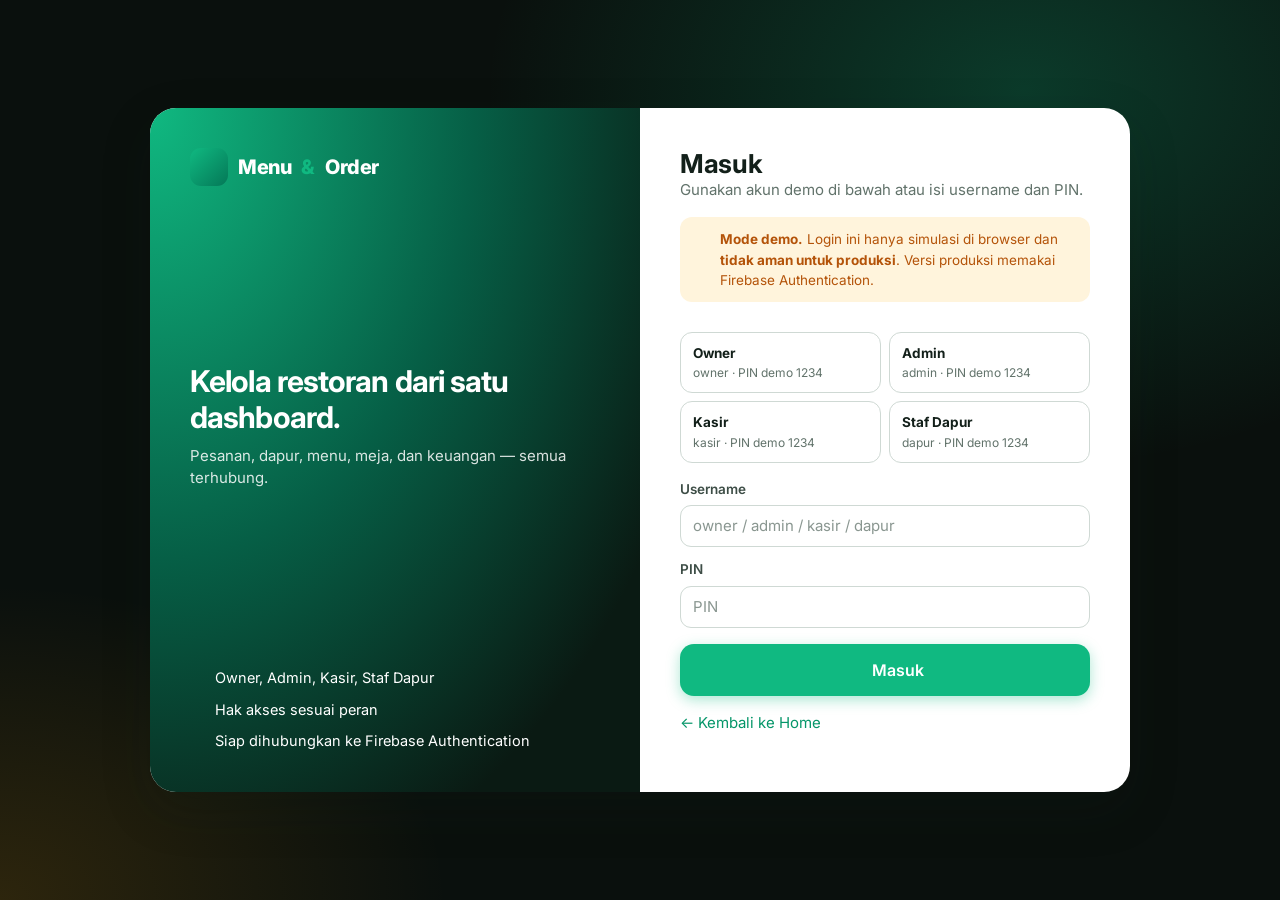
==== admin.html @ e4358f29 "Add files via upload" ====
<!doctype html>
<html lang="id" data-default-theme="light">
<head>
  <meta charset="utf-8">
  <meta name="viewport" content="width=device-width, initial-scale=1, viewport-fit=cover">
  <title>Dashboard Admin — QR Menu & Order</title>
  <meta name="description" content="Dashboard admin QR Menu & Order.">
  <meta name="robots" content="noindex">
  <meta name="theme-color" content="#10b981">
  <meta property="og:title" content="Dashboard Admin — QR Menu & Order"><meta property="og:description" content="Dashboard admin QR Menu & Order."><meta property="og:image" content="og-image.png">
  <link rel="icon" href="favicon.svg" type="image/svg+xml">
  <link rel="preconnect" href="https://fonts.googleapis.com"><link rel="preconnect" href="https://fonts.gstatic.com" crossorigin>
  <link href="https://fonts.googleapis.com/css2?family=Inter:wght@400;500;600;700;800;900&display=swap" rel="stylesheet">
  <script>try{var t=localStorage.getItem('qmo:theme');document.documentElement.setAttribute('data-theme',t||'light')}catch(e){}</script>
  <link rel="stylesheet" href="style.css">
  <link rel="stylesheet" href="dashboard.css">
  <link rel="stylesheet" href="responsive.css">
</head>
<body class="admin-body">
<noscript><p style="padding:24px;font-family:sans-serif">Aplikasi ini membutuhkan JavaScript. Aktifkan JavaScript di browser Anda.</p></noscript>
<div id="adminRoot"></div>
<script src="vendor/lucide.min.js"></script>
<script src="vendor/qrcode.js"></script>
<script src="storage.js"></script>
<script src="app.js"></script>
<script src="menu.js"></script>
<script src="orders.js"></script>
<script src="finance.js"></script>
<script src="reports.js"></script>
<script src="qr.js"></script>
<script src="settings.js"></script>
<script src="dashboard.js"></script>
</body>
</html>
---- style.css ----
/* ==========================================================================
   style.css — design tokens, komponen bersama, menu pelanggan, landing page
   Palet: charcoal + putih + hijau emerald; aksen oranye untuk status pesanan.
   ========================================================================== */
:root {
  --bg: #f3f6f4; --surface: #ffffff; --surface-2: #f7faf8; --surface-3: #eef3f0;
  --text: #13201a; --text-2: #3d4d46; --muted: #62736b; --border: #e1e8e4; --border-2: #cfd9d4;
  --primary: #10b981; --primary-600: #059669; --primary-700: #047857; --primary-soft: #e4f7ef; --on-primary: #fff;
  --orange: #f59e0b; --orange-soft: #fff4dc; --orange-700: #b45309;
  --red: #ef4444; --red-soft: #fde8e8; --red-700: #b91c1c;
  --blue: #3b82f6; --blue-soft: #e3eefe; --blue-700: #1d4ed8;
  --purple: #8b5cf6; --purple-soft: #efe9fe;
  --green-700: #047857;
  --price: #e0482b;
  --charcoal: #101713; --charcoal-2: #18221c; --charcoal-3: #223028;
  --shadow-sm: 0 1px 2px rgba(16, 32, 24, .06); --shadow: 0 6px 20px rgba(16, 32, 24, .08); --shadow-lg: 0 18px 50px rgba(16, 32, 24, .18);
  --radius: 14px; --radius-sm: 10px; --radius-lg: 20px;
  --font: 'Inter', system-ui, -apple-system, 'Segoe UI', Roboto, 'Helvetica Neue', Arial, sans-serif;
  --ease: cubic-bezier(.2, .7, .2, 1);
  color-scheme: light;
}
:root[data-theme="dark"] {
  --bg: #0c1210; --surface: #141d18; --surface-2: #19241e; --surface-3: #1f2c25;
  --text: #e7efeb; --text-2: #c2d0c9; --muted: #8fa198; --border: #25342c; --border-2: #33463c;
  --primary: #10b981; --primary-600: #34d399; --primary-700: #6ee7b7; --primary-soft: #11362b;
  --orange-soft: #3a2c0c; --orange-700: #fbbf24; --red-soft: #3c1618; --red-700: #fca5a5; --blue-soft: #14274a; --blue-700: #93c5fd; --purple-soft: #2a1f4d;
  --green-700: #6ee7b7; --price: #ff7a59;
  --shadow-sm: 0 1px 2px rgba(0, 0, 0, .4); --shadow: 0 8px 24px rgba(0, 0, 0, .35); --shadow-lg: 0 20px 60px rgba(0, 0, 0, .55);
  color-scheme: dark;
}

*, *::before, *::after { box-sizing: border-box; }
html { -webkit-text-size-adjust: 100%; scroll-behavior: smooth; }
body { margin: 0; font-family: var(--font); font-size: 15px; line-height: 1.5; color: var(--text); background: var(--bg); -webkit-font-smoothing: antialiased; transition: background .25s var(--ease), color .25s var(--ease); }
img { max-width: 100%; display: block; }
a { color: var(--primary-600); text-decoration: none; }
a:hover { text-decoration: underline; }
h1, h2, h3, h4, h5 { margin: 0; line-height: 1.2; letter-spacing: -.01em; }
p { margin: 0; }
button, input, select, textarea { font: inherit; color: inherit; }
button { cursor: pointer; }
button:disabled { cursor: not-allowed; opacity: .55; }
[hidden] { display: none !important; }
:focus-visible { outline: 3px solid color-mix(in srgb, var(--primary) 55%, transparent); outline-offset: 2px; border-radius: 6px; }
.no-scroll { overflow: hidden; }
i[data-lucide], svg.lucide { width: 1.15em; height: 1.15em; flex: none; vertical-align: -.2em; stroke-width: 2; }
.muted { color: var(--muted); } .small { font-size: 12.5px; } .mono { font-family: ui-monospace, Menlo, Consolas, monospace; font-size: 12.5px; }
.text-danger { color: var(--red); } .text-success { color: var(--primary-600); } .text-warn { color: var(--orange-700); }
.ta-r { text-align: right; } .ta-c { text-align: center; }
.sr-only { position: absolute; width: 1px; height: 1px; overflow: hidden; clip: rect(0 0 0 0); white-space: nowrap; }

/* ---------- tombol ---------- */
.btn { display: inline-flex; align-items: center; justify-content: center; gap: 8px; min-height: 42px; padding: 0 18px; border: 1px solid transparent; border-radius: 12px; font-weight: 600; font-size: 14.5px; line-height: 1; text-decoration: none !important; white-space: nowrap; transition: transform .15s var(--ease), background .2s, box-shadow .2s, border-color .2s; }
.btn:active:not(:disabled) { transform: translateY(1px) scale(.99); }
.btn-primary { background: var(--primary); color: var(--on-primary); box-shadow: 0 4px 14px color-mix(in srgb, var(--primary) 35%, transparent); }
.btn-primary:hover:not(:disabled) { background: var(--primary-600); }
.btn-soft { background: var(--primary-soft); color: var(--primary-700); }
.btn-soft:hover:not(:disabled) { background: color-mix(in srgb, var(--primary) 22%, var(--surface)); }
.btn-ghost { background: transparent; color: var(--text-2); border-color: var(--border); }
.btn-ghost:hover:not(:disabled) { background: var(--surface-3); }
.btn-outline { background: transparent; color: var(--text); border-color: var(--border-2); }
.btn-outline:hover:not(:disabled) { background: var(--surface-3); }
.btn-danger { background: var(--red); color: #fff; }
.btn-danger:hover:not(:disabled) { background: #dc2626; }
.btn-sm { min-height: 34px; padding: 0 12px; font-size: 13px; border-radius: 10px; }
.btn-lg { min-height: 52px; font-size: 16px; border-radius: 14px; }
.btn-block { width: 100%; }
.btn-row { display: flex; flex-wrap: wrap; gap: 10px; } .btn-row.stack { flex-direction: column; } .btn-stack { display: flex; flex-direction: column; gap: 10px; align-items: stretch; }
.icon-btn { display: inline-grid; place-items: center; width: 40px; height: 40px; border: 1px solid transparent; background: transparent; color: var(--text-2); border-radius: 12px; transition: background .2s, color .2s; text-decoration: none !important; position: relative; }
.icon-btn:hover { background: var(--surface-3); color: var(--text); }
.icon-btn.sm { width: 32px; height: 32px; border-radius: 9px; font-size: 14px; }
.icon-btn.danger:hover { background: var(--red-soft); color: var(--red); }
.icon-btn.ok:hover { background: var(--primary-soft); color: var(--primary-600); }
.icon-btn.on { background: var(--primary-soft); color: var(--primary-600); }
.link { font-weight: 600; font-size: 13.5px; } .link-danger { background: none; border: 0; color: var(--red); font-weight: 600; font-size: 13.5px; padding: 4px 6px; }

/* ---------- form ---------- */
.form-grid { display: grid; grid-template-columns: repeat(2, minmax(0, 1fr)); gap: 14px 16px; }
.field { min-width: 0; } .field.span2, .span2 { grid-column: 1 / -1; } .field.invalid input, .field.invalid select, .field.invalid textarea { border-color: var(--red); }
label, .lbl { display: block; font-weight: 600; font-size: 13.5px; color: var(--text-2); margin-bottom: 6px; }
.lbl { margin-top: 14px; } .req { color: var(--red); }
input[type=text], input[type=number], input[type=search], input[type=email], input[type=tel], input[type=url], input[type=date], input[type=datetime-local], input[type=password], input:not([type]), select, textarea {
  width: 100%; min-height: 42px; padding: 9px 12px; background: var(--surface); border: 1px solid var(--border-2); border-radius: 11px; color: var(--text); transition: border-color .2s, box-shadow .2s; }
textarea { resize: vertical; min-height: 70px; }
input:focus, select:focus, textarea:focus { outline: none; border-color: var(--primary); box-shadow: 0 0 0 3px color-mix(in srgb, var(--primary) 22%, transparent); }
input::placeholder, textarea::placeholder { color: color-mix(in srgb, var(--muted) 75%, transparent); }
select { appearance: none; background-image: url("data:image/svg+xml,%3Csvg xmlns='http://www.w3.org/2000/svg' width='14' height='14' viewBox='0 0 24 24' fill='none' stroke='%2362736b' stroke-width='2.5' stroke-linecap='round' stroke-linejoin='round'%3E%3Cpath d='m6 9 6 6 6-6'/%3E%3C/svg%3E"); background-repeat: no-repeat; background-position: right 12px center; padding-right: 34px; }
.hint { display: block; margin-top: 5px; color: var(--muted); font-size: 12.5px; } .hint.ok { color: var(--primary-600); font-weight: 600; }
.err { display: block; color: var(--red); font-size: 12.5px; min-height: 0; margin-top: 4px; font-weight: 500; } .err:empty { display: none; }
.form-error { background: var(--red-soft); color: var(--red-700); padding: 10px 12px; border-radius: 10px; font-size: 13.5px; }
.input-group { display: flex; } .input-group input { border-radius: 0 11px 11px 0; min-width: 0; } .input-group .addon + input:not(:last-child) { border-radius: 0; }
.addon { display: inline-flex; align-items: center; padding: 0 12px; background: var(--surface-3); border: 1px solid var(--border-2); border-right: 0; border-radius: 11px 0 0 11px; color: var(--muted); font-weight: 600; font-size: 13.5px; }
.input-group input + .addon { border: 1px solid var(--border-2); border-left: 0; border-radius: 0 11px 11px 0; }
.switch { display: inline-flex; align-items: center; gap: 10px; cursor: pointer; margin: 0; font-weight: 500; }
.switch input { position: absolute; opacity: 0; width: 0; height: 0; }
.slider { width: 42px; height: 24px; border-radius: 999px; background: var(--border-2); position: relative; flex: none; transition: background .2s; }
.slider::after { content: ''; position: absolute; top: 3px; left: 3px; width: 18px; height: 18px; border-radius: 50%; background: #fff; box-shadow: var(--shadow-sm); transition: transform .2s var(--ease); }
.switch input:checked + .slider { background: var(--primary); } .switch input:checked + .slider::after { transform: translateX(18px); }
.switch input:focus-visible + .slider { outline: 3px solid color-mix(in srgb, var(--primary) 50%, transparent); outline-offset: 2px; }
.switch input:disabled + .slider { opacity: .5; }
.switch.sm .slider { width: 36px; height: 21px; } .switch.sm .slider::after { width: 15px; height: 15px; } .switch.sm input:checked + .slider::after { transform: translateX(15px); }
.checklist { display: grid; grid-template-columns: repeat(2, 1fr); gap: 6px 14px; max-height: 190px; overflow: auto; padding: 10px; border: 1px solid var(--border-2); border-radius: 11px; }
.check { display: flex; gap: 8px; align-items: center; font-weight: 500; margin: 0; font-size: 14px; } .check input { width: 17px; height: 17px; accent-color: var(--primary); }
.radio-row { display: flex; flex-wrap: wrap; gap: 8px; } .radio { margin: 0; } .radio input { position: absolute; opacity: 0; }
.radio span { display: inline-flex; padding: 8px 14px; border: 1px solid var(--border-2); border-radius: 999px; font-weight: 600; font-size: 13.5px; transition: .15s; }
.radio input:checked + span { background: var(--primary); border-color: var(--primary); color: #fff; } .radio input:focus-visible + span { outline: 3px solid color-mix(in srgb, var(--primary) 50%, transparent); }
.img-field .img-prev { height: 150px; border: 1.5px dashed var(--border-2); border-radius: 12px; display: grid; place-items: center; overflow: hidden; background: var(--surface-2); color: var(--muted); }
.img-field .img-prev img { width: 100%; height: 100%; object-fit: cover; } .img-field .img-prev span { display: grid; place-items: center; gap: 4px; }
.img-field .img-actions { display: flex; gap: 8px; margin: 10px 0 4px; } .img-field.loading { opacity: .5; pointer-events: none; }
.search-in { position: relative; flex: 1 1 220px; min-width: 0; } .search-in i, .search-in svg { position: absolute; left: 12px; top: 50%; transform: translateY(-50%); color: var(--muted); pointer-events: none; }
.search-in input { padding-left: 38px; } .search-in.sm input { min-height: 38px; }
.toolbar { display: flex; flex-wrap: wrap; gap: 10px; align-items: center; margin-bottom: 14px; } .toolbar select { width: auto; min-width: 150px; flex: 0 1 auto; }
.inline-f { display: inline-flex; align-items: center; gap: 8px; margin: 0; font-weight: 500; } .inline-f input { width: auto; }
.seg { display: inline-flex; padding: 3px; background: var(--surface-3); border-radius: 12px; gap: 2px; } .seg.full { display: flex; } .seg.full button { flex: 1; }
.seg button { border: 0; background: transparent; padding: 8px 14px; border-radius: 9px; font-weight: 600; font-size: 13.5px; color: var(--muted); display: inline-flex; gap: 6px; align-items: center; justify-content: center; }
.seg button.on { background: var(--surface); color: var(--text); box-shadow: var(--shadow-sm); }
.tabs { display: flex; gap: 4px; overflow-x: auto; border-bottom: 1px solid var(--border); margin: -4px 0 18px; scrollbar-width: none; } .tabs::-webkit-scrollbar { display: none; }
.tabs button { border: 0; background: none; padding: 12px 16px; font-weight: 600; color: var(--muted); border-bottom: 3px solid transparent; white-space: nowrap; margin-bottom: -1px; }
.tabs button.on { color: var(--primary-600); border-color: var(--primary); }

/* ---------- badge, chip, tag ---------- */
.badge { display: inline-flex; align-items: center; gap: 4px; padding: 3px 10px; border-radius: 999px; font-size: 12px; font-weight: 700; background: var(--surface-3); color: var(--text-2); white-space: nowrap; }
.badge.success { background: var(--primary-soft); color: var(--primary-700); } .badge.warn { background: var(--orange-soft); color: var(--orange-700); }
.badge.danger { background: var(--red-soft); color: var(--red-700); } .badge.info { background: var(--blue-soft); color: var(--blue-700); } .badge.blue { background: var(--blue-soft); color: var(--blue-700); }
.badge.orange { background: #ffe7cc; color: #b45309; } :root[data-theme=dark] .badge.orange { background: #3e2a10; color: #fdba74; }
.badge.purple { background: var(--purple-soft); color: #6d28d9; } :root[data-theme=dark] .badge.purple { color: #c4b5fd; } .badge.muted { background: var(--surface-3); color: var(--muted); }
.badge i, .badge svg { width: 13px; height: 13px; }
.chip { display: inline-flex; align-items: center; gap: 6px; padding: 6px 12px; border-radius: 999px; background: var(--surface); border: 1px solid var(--border); font-size: 13px; font-weight: 600; }
.chip-table { background: var(--primary-soft); color: var(--primary-700); border-color: transparent; } .chip-soft { background: rgba(16, 185, 129, .15); color: #6ee7b7; border-color: transparent; }
.count { position: absolute; top: -3px; right: -3px; min-width: 18px; height: 18px; padding: 0 5px; border-radius: 999px; background: var(--red); color: #fff; font: 700 11px/18px var(--font); text-align: center; font-style: normal; }
.tag { padding: 3px 8px; border-radius: 8px; font-size: 11.5px; font-weight: 700; backdrop-filter: blur(6px); }
.tag-promo { background: var(--orange); color: #3a2600; } .tag-sold { background: rgba(20, 20, 20, .82); color: #fff; } .tag-pop { background: var(--primary); color: #fff; } .tag-low { background: var(--red-soft); color: var(--red-700); }

/* ---------- modal / toast / state ---------- */
.overlay { position: fixed; inset: 0; z-index: 100; display: grid; place-items: center; padding: 16px; background: rgba(8, 14, 11, .55); backdrop-filter: blur(3px); opacity: 0; transition: opacity .18s; overflow-y: auto; }
.overlay.in { opacity: 1; }
.dialog { width: 100%; background: var(--surface); border-radius: var(--radius-lg); box-shadow: var(--shadow-lg); display: flex; flex-direction: column; max-height: calc(100dvh - 32px); transform: translateY(14px) scale(.98); transition: transform .22s var(--ease); }
.overlay.in .dialog { transform: none; }
.dialog-sm { max-width: 440px; } .dialog-md { max-width: 620px; } .dialog-lg { max-width: 860px; }
.dialog-head { display: flex; align-items: center; justify-content: space-between; gap: 10px; padding: 16px 18px 12px 22px; border-bottom: 1px solid var(--border); } .dialog-head h3 { font-size: 17px; }
.dialog-body { padding: 18px 22px; overflow-y: auto; flex: 1; -webkit-overflow-scrolling: touch; }
.dialog-foot { display: flex; justify-content: flex-end; gap: 10px; padding: 14px 22px; border-top: 1px solid var(--border); flex-wrap: wrap; }
.confirm { display: flex; gap: 14px; align-items: flex-start; } .confirm p { color: var(--text-2); }
.confirm-ic { width: 44px; height: 44px; flex: none; border-radius: 12px; display: grid; place-items: center; background: var(--blue-soft); color: var(--blue-700); font-size: 20px; } .confirm-ic.danger { background: var(--red-soft); color: var(--red); }
#toasts { position: fixed; z-index: 200; right: 16px; bottom: 16px; display: flex; flex-direction: column; gap: 10px; max-width: min(380px, calc(100vw - 32px)); pointer-events: none; }
.toast { display: flex; gap: 10px; align-items: flex-start; padding: 12px 14px; border-radius: 12px; background: var(--charcoal); color: #fff; box-shadow: var(--shadow-lg); font-size: 14px; font-weight: 500; transform: translateY(12px); opacity: 0; transition: .25s var(--ease); pointer-events: auto; border-left: 4px solid var(--primary); }
.toast.in { transform: none; opacity: 1; } .toast i, .toast svg { margin-top: 2px; }
.toast-error { border-color: var(--red); } .toast-warn { border-color: var(--orange); } .toast-info { border-color: var(--blue); }
.state { display: grid; justify-items: center; gap: 8px; text-align: center; padding: 36px 16px; color: var(--muted); }
.state h4 { color: var(--text); font-size: 16px; } .state p { max-width: 380px; font-size: 14px; }
.state-ic { width: 56px; height: 56px; border-radius: 16px; display: grid; place-items: center; background: var(--surface-3); font-size: 24px; color: var(--muted); } .state-error .state-ic { background: var(--red-soft); color: var(--red); }
.skeleton-wrap { display: grid; gap: 14px; } .skeleton { height: 96px; border-radius: var(--radius); background: linear-gradient(100deg, var(--surface-3) 30%, var(--surface-2) 50%, var(--surface-3) 70%); background-size: 300% 100%; animation: sk 1.2s linear infinite; }
@keyframes sk { to { background-position: -150% 0; } }
.notice { display: flex; gap: 10px; align-items: flex-start; padding: 12px 14px; border-radius: 12px; font-size: 13.5px; margin-bottom: 14px; background: var(--blue-soft); color: var(--blue-700); }
.notice.warn { background: var(--orange-soft); color: var(--orange-700); } .notice.danger { background: var(--red-soft); color: var(--red-700); } .notice a { font-weight: 700; text-decoration: underline; }
.notice > i, .notice > svg { margin-top: 2px; }

/* ---------- kartu, tabel ---------- */
.card { background: var(--surface); border: 1px solid var(--border); border-radius: var(--radius); padding: 18px; box-shadow: var(--shadow-sm); min-width: 0; }
.card.flat { box-shadow: none; } .card-head { display: flex; align-items: center; justify-content: space-between; gap: 10px; margin-bottom: 14px; flex-wrap: wrap; } .card-head h3 { font-size: 16px; display: flex; gap: 8px; align-items: center; }
.table-wrap { overflow-x: auto; margin: 0 -4px; padding: 0 4px; }
.tbl { width: 100%; border-collapse: collapse; font-size: 14px; }
.tbl th { text-align: left; font-size: 12px; text-transform: uppercase; letter-spacing: .04em; color: var(--muted); font-weight: 700; padding: 10px 12px; border-bottom: 1px solid var(--border); white-space: nowrap; }
.tbl td { padding: 12px; border-bottom: 1px solid var(--border); vertical-align: middle; } .tbl tbody tr:last-child td { border-bottom: 0; } .tbl tbody tr:hover { background: var(--surface-2); }
.tbl th.ta-r { text-align: right; } .tbl th.ta-c { text-align: center; }
.sub { display: block; font-size: 12.5px; color: var(--muted); font-weight: 400; margin-top: 2px; }
.clamp { display: -webkit-box; -webkit-line-clamp: 2; -webkit-box-orient: vertical; overflow: hidden; max-width: 320px; }
.thumb { width: 52px; height: 42px; object-fit: cover; border-radius: 9px; background: var(--surface-3); } .thumb.sm { width: 40px; height: 34px; }
.cell-flex { display: flex; align-items: center; gap: 10px; }
.row-actions { display: inline-flex; gap: 2px; align-items: center; justify-content: center; }
.table-foot { margin-top: 12px; color: var(--muted); font-size: 13px; }
.mini-tbl { width: 100%; border-collapse: collapse; } .mini-tbl td { padding: 7px 0; border-bottom: 1px dashed var(--border); } .mini-tbl tr.sep td { border-top: 1px solid var(--border-2); padding-top: 10px; } .mini-tbl tr.total td { font-weight: 800; font-size: 16px; border-bottom: 0; }
.stat-grid { display: grid; gap: 14px; margin-bottom: 16px; grid-template-columns: repeat(5, minmax(0, 1fr)); }
.stat-grid.three { grid-template-columns: repeat(3, minmax(0, 1fr)); } .stat-grid.four { grid-template-columns: repeat(4, minmax(0, 1fr)); }
.stat { display: flex; gap: 12px; align-items: center; padding: 16px; background: var(--surface); border: 1px solid var(--border); border-radius: var(--radius); box-shadow: var(--shadow-sm); min-width: 0; }
.stat > div { min-width: 0; } .stat small { display: block; color: var(--muted); font-size: 13px; font-weight: 500; } .stat b { display: block; font-size: 21px; letter-spacing: -.02em; overflow-wrap: anywhere; line-height: 1.2; }
.stat em { display: block; font-style: normal; font-size: 12px; color: var(--muted); margin-top: 2px; } .stat em.up { color: var(--primary-600); font-weight: 600; } .stat em.down { color: var(--red); font-weight: 600; }
.stat-ic { width: 44px; height: 44px; flex: none; border-radius: 12px; display: grid; place-items: center; font-size: 20px; background: var(--primary-soft); color: var(--primary-600); }
.stat-ic.green { background: #dcfce7; color: #15803d; } .stat-ic.amber { background: var(--orange-soft); color: var(--orange-700); } .stat-ic.blue { background: var(--blue-soft); color: var(--blue-700); } .stat-ic.red { background: var(--red-soft); color: var(--red); } .stat-ic.slate { background: var(--surface-3); color: var(--text-2); }
:root[data-theme=dark] .stat-ic.green { background: #11361f; color: #86efac; }
.kv-grid { display: grid; grid-template-columns: repeat(auto-fit, minmax(130px, 1fr)); gap: 14px; margin-bottom: 14px; } .kv-grid small { display: block; color: var(--muted); font-size: 12.5px; } .kv-grid b { font-size: 17px; }
.grid-2 { display: grid; grid-template-columns: repeat(2, minmax(0, 1fr)); gap: 16px; margin-bottom: 16px; } .grid-2-1 { display: grid; grid-template-columns: minmax(0, 2fr) minmax(0, 1fr); gap: 16px; margin-bottom: 16px; } .grid-3 { display: grid; grid-template-columns: repeat(3, minmax(0, 1fr)); gap: 16px; margin-bottom: 16px; }
.span-2 { grid-column: 1 / -1; }
.sec-h { font-size: 15px; margin: 22px 0 12px; } .sec-h small { color: var(--muted); font-weight: 500; font-size: 13px; }
.sec-title { display: flex; align-items: center; gap: 8px; font-size: 17px; margin: 18px 0 12px; }
.rank { list-style: none; margin: 0; padding: 0; display: grid; gap: 4px; } .rank li { display: flex; align-items: center; gap: 10px; padding: 9px 2px; border-bottom: 1px solid var(--border); } .rank li:last-child { border: 0; }
.rank-n { width: 24px; height: 24px; border-radius: 8px; background: var(--surface-3); display: grid; place-items: center; font-size: 12px; font-weight: 800; color: var(--muted); } .rank li:nth-child(1) .rank-n { background: var(--primary); color: #fff; }
.rank-name { flex: 1; min-width: 0; overflow: hidden; text-overflow: ellipsis; white-space: nowrap; }
.usage { margin: 12px 0; } .usage > div:first-child { display: flex; justify-content: space-between; font-size: 13.5px; margin-bottom: 6px; } .bar { height: 8px; background: var(--surface-3); border-radius: 99px; overflow: hidden; } .bar i { display: block; height: 100%; background: var(--primary); border-radius: 99px; } .bar i.hot { background: var(--red); }
.check-list { list-style: none; padding: 0; margin: 12px 0; display: grid; gap: 8px; font-size: 14px; } .check-list li { display: flex; gap: 8px; align-items: flex-start; } .check-list .ok { color: var(--primary-700); } .check-list .todo { color: var(--muted); }
.dev-card { padding: 14px; border-radius: 12px; background: var(--surface-2); border: 1px solid var(--border); }
.est .est-row { display: flex; justify-content: space-between; padding: 8px 0; border-bottom: 1px dashed var(--border); } .est .total { border: 0; font-size: 18px; font-weight: 800; margin-bottom: 10px; }
.danger-zone { border-color: color-mix(in srgb, var(--red) 30%, var(--border)); }

/* ---------- grafik ---------- */
.chart { width: 100%; height: auto; display: block; } .ch-grid { stroke: var(--border); stroke-width: 1; } .ch-ax { fill: var(--muted); font-size: 11px; font-family: var(--font); }
.ch-bar { fill: var(--primary); transition: opacity .15s; } .ch-bar:hover { opacity: .75; } .ch-big { font-size: 22px; font-weight: 800; fill: var(--text); font-family: var(--font); } .ch-ring-empty { fill: none; stroke: var(--surface-3); stroke-width: 18; }
.donut { display: flex; align-items: center; gap: 18px; flex-wrap: wrap; justify-content: center; } .donut svg { width: 150px; height: 150px; flex: none; }
.legend { list-style: none; padding: 0; margin: 0; display: grid; gap: 7px; font-size: 13.5px; flex: 1; min-width: 130px; } .legend li { display: flex; align-items: center; gap: 8px; } .legend i { width: 10px; height: 10px; border-radius: 3px; flex: none; } .legend span { flex: 1; } .legend b { color: var(--text-2); }
.hbars { list-style: none; margin: 0; padding: 0; display: grid; gap: 12px; } .hb-top { display: flex; justify-content: space-between; gap: 8px; font-size: 13.5px; margin-bottom: 5px; } .hb-top span { overflow: hidden; text-overflow: ellipsis; white-space: nowrap; } .hb-track { height: 8px; background: var(--surface-3); border-radius: 99px; overflow: hidden; } .hb-fill { height: 100%; background: var(--primary); border-radius: 99px; }

/* ---------- ringkasan harga & stepper ---------- */
.summary { margin-top: 14px; padding-top: 4px; } .sum-row { display: flex; justify-content: space-between; padding: 5px 0; color: var(--text-2); font-size: 14.5px; } .sum-row.disc { color: var(--primary-600); } .sum-row.total { margin-top: 6px; padding-top: 12px; border-top: 1px solid var(--border-2); font-size: 18px; color: var(--text); font-weight: 800; }
.stepper { display: inline-flex; align-items: center; gap: 2px; background: var(--surface-3); border-radius: 999px; padding: 3px; } .stepper b { min-width: 26px; text-align: center; font-size: 14px; }
.stepper button { width: 30px; height: 30px; border-radius: 50%; border: 0; background: var(--surface); display: grid; place-items: center; color: var(--text); box-shadow: var(--shadow-sm); } .stepper button:hover:not(:disabled) { background: var(--primary); color: #fff; }
.stepper.lg button { width: 40px; height: 40px; } .stepper.lg b { min-width: 40px; font-size: 18px; }

/* ==========================================================================
   MENU PELANGGAN (menu.html, order.html)
   ========================================================================== */
.cust-body { background: var(--bg); } #app.cust-app { max-width: 720px; margin: 0 auto; min-height: 100dvh; background: var(--bg); position: relative; }
.cust-shell { padding-bottom: 150px; }
.cust-head { position: sticky; top: 0; z-index: 30; display: flex; align-items: center; justify-content: space-between; gap: 10px; padding: 12px 16px; background: color-mix(in srgb, var(--surface) 92%, transparent); backdrop-filter: blur(12px); border-bottom: 1px solid var(--border); }
.cust-brand { display: flex; align-items: center; gap: 12px; min-width: 0; } .cust-brand h1 { font-size: 17px; white-space: nowrap; overflow: hidden; text-overflow: ellipsis; } .cust-brand p { font-size: 12.5px; color: var(--muted); display: flex; gap: 4px; align-items: center; }
.cust-brand > div { min-width: 0; } .cust-logo { width: 46px; height: 46px; flex: none; border-radius: 14px; overflow: hidden; background: var(--primary-soft); display: grid; place-items: center; border: 1px solid var(--border); } .cust-logo img { width: 100%; height: 100%; object-fit: cover; } .logo-ph { color: var(--primary-600); font-size: 22px; display: grid; place-items: center; }
.cust-actions { display: flex; gap: 2px; flex: none; }
.cust-sub { display: flex; align-items: center; justify-content: space-between; gap: 10px; padding: 12px 16px 4px; flex-wrap: wrap; } .open-now { font-size: 12.5px; color: var(--muted); display: inline-flex; gap: 5px; align-items: center; }
.search-bar { margin: 8px 16px 0; display: flex; align-items: center; gap: 8px; padding: 0 10px 0 14px; background: var(--surface); border: 1px solid var(--border-2); border-radius: 14px; } .search-bar input { border: 0; box-shadow: none !important; background: transparent; padding-left: 4px; } .search-bar > i, .search-bar > svg { color: var(--muted); }
.cat-pills { display: flex; gap: 8px; overflow-x: auto; padding: 12px 16px; scrollbar-width: none; scroll-snap-type: x proximity; } .cat-pills::-webkit-scrollbar { display: none; }
.pill { flex: none; padding: 9px 18px; border-radius: 999px; border: 1px solid var(--border-2); background: var(--surface); font-weight: 600; font-size: 14px; color: var(--text-2); scroll-snap-align: start; transition: .15s; } .pill.on { background: var(--primary); border-color: var(--primary); color: #fff; box-shadow: 0 4px 12px color-mix(in srgb, var(--primary) 35%, transparent); }
.food-grid { display: grid; grid-template-columns: repeat(2, minmax(0, 1fr)); gap: 14px; padding: 4px 16px; }
.food-card { background: var(--surface); border: 1px solid var(--border); border-radius: 18px; overflow: hidden; display: flex; flex-direction: column; box-shadow: var(--shadow-sm); cursor: pointer; transition: transform .2s var(--ease), box-shadow .2s; } .food-card:hover { transform: translateY(-2px); box-shadow: var(--shadow); }
.food-img { position: relative; aspect-ratio: 4 / 3; background: var(--surface-3); overflow: hidden; } .food-img img { width: 100%; height: 100%; object-fit: cover; } .tags { position: absolute; top: 8px; left: 8px; display: flex; gap: 4px; flex-wrap: wrap; }
.food-card.is-sold .food-img img { filter: grayscale(1) brightness(.75); } .food-card.is-sold { opacity: .85; cursor: default; }
.food-body { padding: 11px 12px 12px; display: flex; flex-direction: column; gap: 4px; flex: 1; } .food-body h3 { font-size: 15px; line-height: 1.25; } .food-body p { font-size: 12.5px; color: var(--muted); display: -webkit-box; -webkit-line-clamp: 2; -webkit-box-orient: vertical; overflow: hidden; min-height: 2.9em; }
.food-foot { margin-top: auto; padding-top: 8px; display: flex; align-items: center; justify-content: space-between; gap: 6px; }
.price { display: flex; flex-direction: column; line-height: 1.15; } .price b { color: var(--price); font-size: 15px; font-weight: 800; } .price s { color: var(--muted); font-size: 11.5px; } .price.big b { font-size: 20px; }
.add-btn { width: 38px; height: 38px; border-radius: 50%; border: 0; background: var(--primary); color: #fff; display: grid; place-items: center; box-shadow: 0 4px 12px color-mix(in srgb, var(--primary) 40%, transparent); font-size: 18px; transition: transform .15s; } .add-btn:active { transform: scale(.9); }
.soldout-txt { font-size: 12px; color: var(--muted); font-weight: 600; }
.grid-empty { grid-column: 1 / -1; }
.cart-bar { position: fixed; z-index: 40; left: 50%; transform: translateX(-50%); bottom: calc(76px + env(safe-area-inset-bottom)); width: min(688px, calc(100% - 24px)); display: flex; align-items: center; justify-content: space-between; gap: 10px; padding: 14px 18px; border: 0; border-radius: 16px; background: var(--primary); color: #fff; font-weight: 700; box-shadow: 0 10px 30px color-mix(in srgb, var(--primary) 45%, transparent); animation: rise .3s var(--ease); }
.cart-bar .cb-l { display: inline-flex; gap: 8px; align-items: center; } @keyframes rise { from { transform: translate(-50%, 20px); opacity: 0; } }
.bottom-nav { position: fixed; z-index: 45; left: 50%; transform: translateX(-50%); bottom: 0; width: min(720px, 100%); display: grid; grid-template-columns: repeat(5, 1fr); background: var(--surface); border-top: 1px solid var(--border); padding: 6px 4px calc(6px + env(safe-area-inset-bottom)); box-shadow: 0 -6px 20px rgba(0, 0, 0, .06); }
.bottom-nav button { position: relative; border: 0; background: none; display: grid; justify-items: center; gap: 2px; padding: 6px 0; color: var(--muted); font-size: 11.5px; font-weight: 600; } .bottom-nav button i, .bottom-nav button svg { width: 22px; height: 22px; } .bottom-nav button.on { color: var(--primary-600); }
.bottom-nav .count { top: 0; right: calc(50% - 22px); }
.demo-note { display: flex; gap: 8px; align-items: flex-start; margin: 16px; padding: 10px 12px; border-radius: 12px; background: var(--surface-3); color: var(--muted); font-size: 12.5px; }
.pad { padding: 4px 16px 16px; } .foot-note { text-align: center; color: var(--muted); font-size: 12.5px; margin-top: 20px; }
.home-hero { margin: 12px 16px; padding: 22px; border-radius: 22px; color: #fff; background: radial-gradient(120% 140% at 100% 0%, #10b981 0%, #065f46 55%, #0b1f17 100%); } .home-hero h2 { font-size: 24px; margin: 10px 0 6px; } .home-hero p { opacity: .85; margin-bottom: 16px; font-size: 14.5px; }
.info-card { margin: 16px; padding: 16px; background: var(--surface); border: 1px solid var(--border); border-radius: 16px; display: grid; gap: 8px; } .info-card p { display: flex; gap: 8px; color: var(--text-2); font-size: 14px; }
.hist-list { display: grid; gap: 12px; } .hist-card { background: var(--surface); border: 1px solid var(--border); border-radius: 16px; padding: 14px; color: inherit; text-decoration: none !important; display: block; } .hist-card.link:hover { border-color: var(--primary); }
.hist-top { display: flex; justify-content: space-between; gap: 10px; align-items: flex-start; } .hist-top small { display: block; color: var(--muted); font-size: 12.5px; } .hist-badges { display: flex; flex-wrap: wrap; gap: 4px; justify-content: flex-end; } .hist-badges.col { flex-direction: column; align-items: flex-end; }
.hist-items { list-style: none; padding: 0; margin: 10px 0; color: var(--text-2); font-size: 14px; display: grid; gap: 3px; } .hist-items.big li { display: flex; justify-content: space-between; gap: 10px; padding: 6px 0; border-bottom: 1px dashed var(--border); } .hist-items small { display: block; color: var(--muted); }
.hist-foot { display: flex; justify-content: space-between; align-items: center; gap: 8px; flex-wrap: wrap; }
.more-list { list-style: none; padding: 0; margin: 0; background: var(--surface); border: 1px solid var(--border); border-radius: 16px; overflow: hidden; } .more-list li { display: flex; gap: 12px; align-items: center; padding: 14px 16px; border-bottom: 1px solid var(--border); color: var(--text-2); font-size: 14.5px; } .more-list li:last-child { border: 0; }
.more-list a, .more-list button { display: flex; gap: 12px; align-items: center; width: 100%; color: inherit; background: none; border: 0; padding: 0; text-align: left; text-decoration: none !important; } .more-list li > span, .more-list a > span, .more-list button > span { flex: 1; }
.dialog.sheet { max-width: 520px; } .dialog.sheet .dialog-body { padding: 0; }
.detail-img { aspect-ratio: 16 / 10; background: var(--surface-3); position: relative; } .detail-img img { width: 100%; height: 100%; object-fit: cover; }
.detail-body { padding: 16px 20px 4px; display: grid; gap: 8px; } .detail-top { display: flex; justify-content: space-between; gap: 12px; } .detail-top h3 { font-size: 20px; } .cat-name { color: var(--primary-600); font-weight: 700; font-size: 12.5px; text-transform: uppercase; letter-spacing: .04em; }
.detail-desc { color: var(--text-2); } .detail-meta { display: flex; gap: 8px; flex-wrap: wrap; align-items: center; } .stock { font-size: 12.5px; font-weight: 700; padding: 3px 10px; border-radius: 99px; } .stock.ok { background: var(--primary-soft); color: var(--primary-700); } .stock.low { background: var(--orange-soft); color: var(--orange-700); } .stock.out { background: var(--red-soft); color: var(--red-700); }
.detail-qty { display: flex; justify-content: center; margin: 10px 0 6px; } .dialog.sheet .dialog-foot { border: 0; padding: 12px 20px 18px; }
.pick-table { padding: 16px 20px 20px; display: grid; gap: 14px; } .table-grid { display: grid; grid-template-columns: repeat(auto-fill, minmax(104px, 1fr)); gap: 10px; } .tbl-btn { padding: 14px 6px; border: 1.5px solid var(--border-2); background: var(--surface); border-radius: 14px; font-weight: 700; } .tbl-btn.on, .tbl-btn:hover { border-color: var(--primary); background: var(--primary-soft); color: var(--primary-700); }
/* keranjang */
.dialog.cart-sheet { max-width: 560px; height: calc(100dvh - 32px); } .dialog.cart-sheet .dialog-body { display: flex; flex-direction: column; overflow: hidden; } #cartRoot { display: flex; flex-direction: column; min-height: 0; flex: 1; }
.cs-head { display: flex; align-items: center; justify-content: space-between; gap: 8px; padding: 12px 14px; border-bottom: 1px solid var(--border); } .cs-head h2 { font-size: 18px; flex: 1; text-align: center; } .cs-body { flex: 1; overflow-y: auto; padding: 14px 18px; -webkit-overflow-scrolling: touch; } .cs-foot { padding: 12px 18px calc(14px + env(safe-area-inset-bottom)); border-top: 1px solid var(--border); display: grid; gap: 8px; }
.cs-table { margin-bottom: 12px; } .cs-list { list-style: none; margin: 0; padding: 0; display: grid; gap: 14px; }
.cs-item { display: grid; grid-template-columns: 68px 1fr; gap: 12px; padding-bottom: 14px; border-bottom: 1px solid var(--border); } .cs-item img { width: 68px; height: 68px; border-radius: 12px; object-fit: cover; } .cs-info { display: grid; gap: 6px; min-width: 0; }
.cs-row { display: flex; justify-content: space-between; align-items: center; gap: 8px; } .cs-row b { font-size: 14.5px; } .line-total { font-weight: 800; }
.item-note { min-height: 36px !important; padding: 6px 10px !important; font-size: 13px; border-radius: 9px !important; }
.issue { display: flex; gap: 6px; font-size: 12.5px; color: var(--red-700); background: var(--red-soft); padding: 6px 10px; border-radius: 8px; } .cs-item.has-issue img { filter: grayscale(.8); }
.opt { margin-top: 14px; border: 1px solid var(--border); border-radius: 12px; padding: 10px 12px; } .opt summary { font-weight: 600; font-size: 13.5px; cursor: pointer; color: var(--text-2); } .opt-grid { display: grid; gap: 8px; margin: 10px 0; }
.success { padding: 34px 22px 26px; text-align: center; display: grid; gap: 8px; justify-items: center; overflow-y: auto; }
.success-ic { width: 84px; height: 84px; border-radius: 50%; background: var(--primary); color: #fff; display: grid; place-items: center; font-size: 42px; box-shadow: 0 0 0 10px color-mix(in srgb, var(--primary) 18%, transparent); animation: pop .5s var(--ease); } @keyframes pop { from { transform: scale(.4); opacity: 0; } }
.success h2 { font-size: 24px; margin-top: 10px; } .order-no { font-size: 38px; font-weight: 900; letter-spacing: -.02em; color: var(--text); } .order-no.sm { font-size: 28px; } .success-msg { color: var(--text-2); max-width: 340px; margin: 4px 0; }
.success-sum { width: 100%; background: var(--surface-2); border: 1px solid var(--border); border-radius: 14px; padding: 12px 14px; display: grid; gap: 6px; font-size: 14px; text-align: left; margin: 6px 0; } .success-sum div { display: flex; justify-content: space-between; gap: 10px; } .success-sum .t { border-top: 1px solid var(--border-2); padding-top: 8px; font-size: 16px; font-weight: 800; }
.success .btn { margin-top: 4px; }
.track-card { background: var(--surface); border: 1px solid var(--border); border-radius: 18px; padding: 16px; margin-bottom: 14px; } .track { list-style: none; padding: 0; margin: 16px 0 0; display: grid; gap: 0; } .track li { display: flex; gap: 12px; align-items: flex-start; position: relative; padding-bottom: 16px; } .track li:last-child { padding-bottom: 0; }
.track li::before { content: ''; position: absolute; left: 11px; top: 24px; bottom: 0; width: 2px; background: var(--border-2); } .track li:last-child::before { display: none; } .track li i { width: 24px; height: 24px; border-radius: 50%; border: 2px solid var(--border-2); background: var(--surface); display: grid; place-items: center; flex: none; font-size: 12px; color: #fff; z-index: 1; }
.track li.done i { background: var(--primary); border-color: var(--primary); } .track li.done::before { background: var(--primary); } .track li.cur i { border-color: var(--primary); box-shadow: 0 0 0 5px color-mix(in srgb, var(--primary) 25%, transparent); background: var(--surface); } .track li div b { font-size: 14px; } .track li div small { display: block; color: var(--muted); font-size: 12px; } .track li:not(.done):not(.cur) b { color: var(--muted); font-weight: 500; }
.card.flat h3 { font-size: 16px; margin-bottom: 8px; }
/* detail pesanan admin */
.od-head { display: flex; justify-content: space-between; gap: 10px; align-items: flex-start; margin-bottom: 12px; } .od h5 { margin: 16px 0 8px; font-size: 14px; }
.timeline { list-style: none; padding: 0; margin: 0; display: grid; gap: 10px; } .timeline li { display: flex; gap: 10px; } .timeline i { width: 10px; height: 10px; margin-top: 6px; border-radius: 50%; background: var(--primary); flex: none; } .timeline small { display: block; color: var(--muted); font-size: 12.5px; }

/* ==========================================================================
   LANDING PAGE (index.html)
   ========================================================================== */
.land { background: var(--bg); }
.l-nav { position: fixed; z-index: 60; top: 0; left: 0; right: 0; padding: 12px 0; transition: background .25s, box-shadow .25s; } .l-nav.solid { background: rgba(10, 16, 13, .88); backdrop-filter: blur(14px); box-shadow: 0 1px 0 rgba(255, 255, 255, .06); }
.wrap { width: min(1180px, 100% - 40px); margin: 0 auto; } .l-nav .wrap { display: flex; align-items: center; justify-content: space-between; gap: 16px; }
.brand-l { display: inline-flex; align-items: center; gap: 10px; color: #fff; font-weight: 800; font-size: 20px; letter-spacing: -.02em; text-decoration: none !important; } .brand-l span { color: var(--primary); } .brand-mark { width: 38px; height: 38px; border-radius: 11px; display: grid; place-items: center; background: linear-gradient(135deg, #10b981, #047857); color: #fff; font-size: 20px; flex: none; }
.l-links { display: flex; gap: 4px; background: rgba(255, 255, 255, .08); padding: 4px; border-radius: 999px; } .l-links a { color: #d6e4dc; padding: 8px 16px; border-radius: 999px; font-weight: 600; font-size: 14px; text-decoration: none !important; } .l-links a:hover, .l-links a.on { background: rgba(255, 255, 255, .14); color: #fff; }
.l-tools { display: flex; gap: 8px; align-items: center; } .l-tools .icon-btn { color: #fff; background: rgba(255, 255, 255, .1); border-radius: 999px; } .l-burger { display: none; }
.l-hero { position: relative; overflow: hidden; color: #fff; padding: 128px 0 56px; background: #0a100d; isolation: isolate; }
.l-hero::before { content: ''; position: absolute; inset: 0; z-index: -2; background: radial-gradient(40% 50% at 82% 28%, rgba(255, 170, 70, .34), transparent 70%), radial-gradient(30% 40% at 62% 12%, rgba(255, 200, 120, .25), transparent 70%), radial-gradient(35% 45% at 95% 70%, rgba(255, 140, 60, .22), transparent 70%), radial-gradient(60% 70% at 5% 100%, rgba(16, 185, 129, .22), transparent 70%), linear-gradient(120deg, #0a100d 0%, #11201a 55%, #1b1710 100%); }
.l-hero::after { content: ''; position: absolute; inset: 0; z-index: -1; background-image: radial-gradient(circle at 10% 20%, rgba(255, 205, 140, .55) 0 2px, transparent 3px), radial-gradient(circle at 70% 18%, rgba(255, 205, 140, .6) 0 3px, transparent 4px), radial-gradient(circle at 88% 40%, rgba(255, 205, 140, .45) 0 2px, transparent 3px), radial-gradient(circle at 55% 8%, rgba(255, 205, 140, .5) 0 2px, transparent 3px), radial-gradient(circle at 93% 12%, rgba(255, 205, 140, .6) 0 3px, transparent 4px); opacity: .8; filter: blur(.5px); }
.hero-grid { display: grid; grid-template-columns: minmax(0, 1.05fr) minmax(0, 1fr); gap: 36px; align-items: center; }
.hero-badge { display: inline-flex; gap: 8px; align-items: center; padding: 7px 14px; border-radius: 999px; background: rgba(239, 68, 68, .14); border: 1px solid rgba(239, 68, 68, .45); color: #fecaca; font-size: 13px; font-weight: 600; } .hero-badge i, .hero-badge svg { width: 14px; height: 14px; color: #f87171; }
.hero-title { font-size: clamp(36px, 5.2vw, 64px); font-weight: 900; letter-spacing: -.035em; line-height: 1.05; margin: 20px 0 18px; } .hero-title em { font-style: normal; color: #34d399; }
.hero-sub { color: #cfdcd5; font-size: clamp(15px, 1.5vw, 18px); max-width: 560px; line-height: 1.6; } .hero-cta { display: flex; flex-wrap: wrap; gap: 12px; margin-top: 28px; }
.hero-cta .btn { min-height: 50px; padding: 0 24px; border-radius: 999px; } .btn-wa { background: transparent; color: #fff; border: 1px solid rgba(255, 255, 255, .35); } .btn-wa:hover { background: rgba(255, 255, 255, .1); }
.btn-dark { background: rgba(255, 255, 255, .06); color: #fff; border: 1px solid rgba(255, 255, 255, .3); } .btn-dark:hover { background: rgba(255, 255, 255, .14); }
.hero-feats { display: grid; grid-template-columns: repeat(4, 1fr); gap: 14px; margin-top: 44px; padding-top: 24px; border-top: 1px solid rgba(255, 255, 255, .1); } .hf { display: flex; gap: 10px; align-items: center; font-size: 13.5px; color: #d5e2da; line-height: 1.3; } .hf i, .hf svg { width: 38px; height: 38px; padding: 9px; border-radius: 50%; background: rgba(16, 185, 129, .18); border: 1px solid rgba(16, 185, 129, .5); color: #34d399; flex: none; } .hf b { display: block; color: #fff; font-size: 14px; }
.hero-visual { position: relative; min-height: 460px; }
.mock-laptop { position: absolute; right: 0; top: 40px; width: 88%; aspect-ratio: 16 / 10; background: #0e1612; border: 6px solid #2a3530; border-radius: 14px 14px 4px 4px; box-shadow: var(--shadow-lg); overflow: hidden; display: grid; grid-template-columns: 22% 1fr; font-size: 8px; }
.mock-laptop::after { content: ''; position: absolute; left: -8%; right: -8%; bottom: -14px; height: 10px; background: #2a3530; border-radius: 0 0 14px 14px; }
.ml-side { background: #0a100d; padding: 8px 6px; display: grid; gap: 4px; align-content: start; } .ml-side i { display: block; height: 8px; border-radius: 3px; background: rgba(255, 255, 255, .1); } .ml-side i:first-child { background: var(--primary); }
.ml-main { background: #f4f7f5; padding: 8px; display: grid; gap: 6px; align-content: start; color: #111; } .ml-cards { display: grid; grid-template-columns: repeat(4, 1fr); gap: 4px; } .ml-cards div { background: #fff; border-radius: 4px; padding: 4px; box-shadow: 0 1px 2px rgba(0, 0, 0, .08); } .ml-cards b { display: block; font-size: 9px; } .ml-cards small { color: #667; font-size: 6px; }
.ml-bars { background: #fff; border-radius: 5px; height: 70px; display: flex; align-items: flex-end; gap: 3px; padding: 6px; } .ml-bars i { flex: 1; background: var(--primary); border-radius: 2px 2px 0 0; }
.mock-phone { position: absolute; left: 6%; bottom: 0; width: 38%; max-width: 230px; aspect-ratio: 9 / 18.5; background: #0b0f0d; border: 6px solid #1e2823; border-radius: 30px; box-shadow: var(--shadow-lg); overflow: hidden; z-index: 2; color: #111; }
.mock-phone .mp-in { background: #fff; height: 100%; padding: 14px 8px 8px; display: grid; gap: 6px; align-content: start; font-size: 9px; } .mp-top { display: flex; justify-content: space-between; align-items: center; font-weight: 800; font-size: 10px; } .mp-pills { display: flex; gap: 3px; } .mp-pills i { font-style: normal; padding: 3px 6px; border-radius: 99px; background: #eee; font-size: 7px; font-weight: 700; } .mp-pills i:first-child { background: var(--primary); color: #fff; }
.mp-grid { display: grid; grid-template-columns: 1fr 1fr; gap: 5px; } .mp-card { border: 1px solid #e5ece8; border-radius: 8px; overflow: hidden; } .mp-card img { aspect-ratio: 4 / 3; object-fit: cover; width: 100%; } .mp-card div { padding: 3px 4px; font-size: 7px; font-weight: 700; line-height: 1.2; } .mp-card em { display: block; font-style: normal; color: #e0482b; font-size: 7px; }
.mock-qr { position: absolute; right: -2%; bottom: 14px; width: 34%; max-width: 190px; background: #fff; border-radius: 14px; padding: 12px 10px; text-align: center; color: #111; box-shadow: var(--shadow-lg); transform: rotate(3deg); z-index: 3; } .mock-qr img { width: 100%; border-radius: 6px; } .mock-qr b { display: block; font-size: 11px; margin-top: 4px; letter-spacing: .03em; } .mock-qr span { display: inline-block; margin-top: 4px; background: #10b981; color: #fff; font-weight: 800; padding: 3px 14px; border-radius: 7px; font-size: 13px; }
.l-section { padding: 84px 0; } .l-section.alt { background: var(--surface); border-block: 1px solid var(--border); }
.l-head { text-align: center; max-width: 680px; margin: 0 auto 44px; } .l-head .eyebrow { display: inline-block; color: var(--primary-600); font-weight: 800; font-size: 13px; text-transform: uppercase; letter-spacing: .1em; margin-bottom: 10px; } .l-head h2 { font-size: clamp(26px, 3.4vw, 40px); letter-spacing: -.03em; } .l-head p { color: var(--muted); margin-top: 12px; font-size: 16.5px; }
.feat-grid { display: grid; grid-template-columns: repeat(auto-fit, minmax(240px, 1fr)); gap: 18px; } .feat { padding: 22px; background: var(--surface); border: 1px solid var(--border); border-radius: 18px; transition: transform .25s var(--ease), box-shadow .25s, border-color .25s; } .feat:hover { transform: translateY(-4px); box-shadow: var(--shadow); border-color: color-mix(in srgb, var(--primary) 40%, var(--border)); }
.feat .fi { width: 48px; height: 48px; border-radius: 14px; display: grid; place-items: center; background: var(--primary-soft); color: var(--primary-600); font-size: 22px; margin-bottom: 14px; } .feat h3 { font-size: 17px; margin-bottom: 6px; } .feat p { color: var(--muted); font-size: 14.5px; }
.steps { display: grid; grid-template-columns: repeat(auto-fit, minmax(200px, 1fr)); gap: 16px; counter-reset: s; } .step { position: relative; padding: 22px 18px; background: var(--surface); border: 1px solid var(--border); border-radius: 18px; } .step::before { counter-increment: s; content: counter(s); display: grid; place-items: center; width: 36px; height: 36px; border-radius: 50%; background: var(--primary); color: #fff; font-weight: 800; margin-bottom: 12px; } .step h3 { font-size: 15.5px; margin-bottom: 4px; } .step p { color: var(--muted); font-size: 14px; }
.demo-grid { display: grid; grid-template-columns: minmax(0, 360px) minmax(0, 1fr); gap: 48px; align-items: center; } .phone-frame { width: 100%; max-width: 340px; margin: 0 auto; aspect-ratio: 9 / 18; border: 9px solid #1a2420; border-radius: 40px; background: #000; overflow: hidden; box-shadow: var(--shadow-lg); } .phone-frame iframe { width: 100%; height: 100%; border: 0; background: var(--bg); }
.demo-copy h3 { font-size: 26px; margin-bottom: 10px; letter-spacing: -.02em; } .demo-copy p { color: var(--muted); margin-bottom: 14px; } .demo-list { list-style: none; padding: 0; margin: 0 0 22px; display: grid; gap: 10px; } .demo-list li { display: flex; gap: 10px; align-items: flex-start; } .demo-list i, .demo-list svg { color: var(--primary-600); margin-top: 3px; }
.preview-grid { display: grid; grid-template-columns: repeat(2, minmax(0, 1fr)); gap: 22px; } .preview { background: var(--surface); border: 1px solid var(--border); border-radius: 20px; padding: 18px; overflow: hidden; } .preview h3 { display: flex; gap: 8px; align-items: center; font-size: 17px; margin-bottom: 4px; } .preview > p { color: var(--muted); font-size: 14px; margin-bottom: 14px; }
.pv-admin { display: grid; grid-template-columns: 70px 1fr; border-radius: 12px; overflow: hidden; border: 1px solid var(--border); background: #f4f7f5; font-size: 11px; color: #13201a; pointer-events: none; } .pv-side { background: #101713; padding: 10px 8px; display: grid; gap: 5px; align-content: start; } .pv-side i { height: 9px; border-radius: 3px; background: rgba(255, 255, 255, .12); } .pv-side i:first-child { background: var(--primary); }
.pv-main { padding: 10px; display: grid; gap: 8px; } .pv-stats { display: grid; grid-template-columns: repeat(3, 1fr); gap: 6px; } .pv-stats div { background: #fff; border-radius: 8px; padding: 6px 8px; box-shadow: 0 1px 2px rgba(0, 0, 0, .08); } .pv-stats small { display: block; color: #667; font-size: 9.5px; } .pv-stats b { font-size: 13px; } .pv-chart { background: #fff; border-radius: 8px; padding: 6px; }
.pv-kitchen { display: grid; grid-template-columns: repeat(4, 1fr); gap: 6px; background: #0e1612; padding: 8px; border-radius: 12px; pointer-events: none; font-size: 10px; color: #fff; } .pv-kcol h4 { font-size: 9px; padding: 5px; border-radius: 6px; margin-bottom: 5px; } .pv-kcol:nth-child(1) h4 { background: #dc2626; } .pv-kcol:nth-child(2) h4 { background: #f59e0b; color: #111; } .pv-kcol:nth-child(3) h4 { background: #2563eb; } .pv-kcol:nth-child(4) h4 { background: #16a34a; } .pv-kcard { background: #1b2620; border-radius: 6px; padding: 5px; margin-bottom: 4px; } .pv-kcard b { display: block; font-size: 9px; } .pv-kcard small { color: #9ab; font-size: 8px; }
.benefit-grid { display: grid; grid-template-columns: repeat(auto-fit, minmax(260px, 1fr)); gap: 18px; } .benefit { display: flex; gap: 14px; padding: 20px; border-radius: 18px; background: var(--surface); border: 1px solid var(--border); } .benefit .fi { width: 44px; height: 44px; border-radius: 12px; display: grid; place-items: center; background: var(--primary-soft); color: var(--primary-600); flex: none; } .benefit h3 { font-size: 16px; margin-bottom: 4px; } .benefit p { color: var(--muted); font-size: 14px; }
.price-grid { display: grid; grid-template-columns: repeat(auto-fit, minmax(260px, 1fr)); gap: 20px; align-items: stretch; } .price-card { position: relative; padding: 28px 24px; background: var(--surface); border: 1px solid var(--border); border-radius: 22px; display: flex; flex-direction: column; gap: 14px; } .price-card.featured { border: 2px solid var(--primary); box-shadow: 0 14px 40px color-mix(in srgb, var(--primary) 22%, transparent); transform: translateY(-6px); }
.price-card .ribbon { position: absolute; top: -13px; left: 50%; transform: translateX(-50%); background: var(--primary); color: #fff; font-size: 12px; font-weight: 800; padding: 4px 14px; border-radius: 99px; } .price-card h3 { font-size: 20px; } .price-card .amt { font-size: 34px; font-weight: 900; letter-spacing: -.03em; } .price-card .amt small { font-size: 14px; color: var(--muted); font-weight: 600; }
.price-card ul { list-style: none; padding: 0; margin: 0; display: grid; gap: 9px; flex: 1; font-size: 14.5px; } .price-card li { display: flex; gap: 8px; align-items: flex-start; } .price-card li i, .price-card li svg { color: var(--primary-600); margin-top: 3px; } .limits { display: flex; flex-wrap: wrap; gap: 6px; } .limits span { font-size: 12px; background: var(--surface-3); padding: 3px 9px; border-radius: 99px; color: var(--text-2); font-weight: 600; }
.price-note { text-align: center; color: var(--muted); font-size: 13px; margin-top: 22px; }
.faq { max-width: 780px; margin: 0 auto; display: grid; gap: 12px; } .faq details { background: var(--surface); border: 1px solid var(--border); border-radius: 16px; padding: 4px 20px; } .faq summary { cursor: pointer; font-weight: 700; padding: 16px 0; list-style: none; display: flex; justify-content: space-between; gap: 12px; } .faq summary::-webkit-details-marker { display: none; } .faq summary::after { content: '+'; font-size: 22px; color: var(--primary-600); line-height: 1; transition: transform .2s; } .faq details[open] summary::after { transform: rotate(45deg); } .faq p { color: var(--text-2); padding: 0 0 16px; }
.l-cta { margin: 0 auto; padding: 56px 36px; border-radius: 28px; text-align: center; color: #fff; background: radial-gradient(100% 140% at 100% 0%, #10b981, #065f46 55%, #0a1a13); } .l-cta h2 { font-size: clamp(26px, 3.4vw, 38px); margin-bottom: 10px; } .l-cta p { opacity: .85; max-width: 560px; margin: 0 auto 24px; } .l-cta .btn { border-radius: 999px; min-height: 50px; padding: 0 26px; } .l-cta .btn-light { background: #fff; color: #065f46; }
.l-footer { background: #0a100d; color: #a9bbb1; padding: 48px 0 28px; } .f-grid { display: grid; grid-template-columns: 1.4fr 1fr 1fr; gap: 32px; } .l-footer h4 { color: #fff; font-size: 14px; margin-bottom: 12px; } .l-footer a { color: #a9bbb1; display: block; padding: 4px 0; font-size: 14px; } .l-footer a:hover { color: #fff; } .f-bottom { margin-top: 32px; padding-top: 20px; border-top: 1px solid rgba(255, 255, 255, .08); display: flex; justify-content: space-between; gap: 12px; flex-wrap: wrap; font-size: 13px; }
.wa-float { position: fixed; z-index: 70; right: 18px; bottom: 18px; width: 56px; height: 56px; border-radius: 50%; background: #25d366; color: #fff; display: grid; place-items: center; font-size: 26px; box-shadow: 0 10px 28px rgba(37, 211, 102, .5); text-decoration: none !important; transition: transform .2s; } .wa-float:hover { transform: scale(1.08); }
.reveal { opacity: 0; transform: translateY(18px); transition: opacity .6s var(--ease), transform .6s var(--ease); } .reveal.in { opacity: 1; transform: none; }
@media (prefers-reduced-motion: reduce) { *, *::before, *::after { animation: none !important; transition-duration: .01ms !important; scroll-behavior: auto !important; } .reveal { opacity: 1; transform: none; } }

/* login */
.login-body { min-height: 100dvh; display: grid; place-items: center; padding: 20px; background: radial-gradient(60% 60% at 80% 10%, rgba(16, 185, 129, .25), transparent 70%), radial-gradient(50% 50% at 0% 100%, rgba(245, 158, 11, .15), transparent 70%), #0a100d; }
.login-card { width: min(980px, 100%); display: grid; grid-template-columns: 1fr 1fr; background: var(--surface); border-radius: 26px; overflow: hidden; box-shadow: var(--shadow-lg); }
.login-aside { padding: 40px; color: #fff; background: radial-gradient(120% 120% at 0% 0%, #10b981, #065f46 55%, #0a1a13); display: flex; flex-direction: column; justify-content: space-between; gap: 24px; } .login-aside h2 { font-size: 30px; letter-spacing: -.03em; margin-bottom: 10px; } .login-aside p { opacity: .85; } .login-aside ul { list-style: none; margin: 0; padding: 0; display: grid; gap: 10px; font-size: 14.5px; } .login-aside li { display: flex; gap: 8px; align-items: center; }
.login-form { padding: 40px; display: grid; gap: 16px; align-content: center; } .login-form h1 { font-size: 26px; } .demo-accounts { display: grid; grid-template-columns: repeat(2, 1fr); gap: 8px; } .demo-accounts button { text-align: left; padding: 10px 12px; border: 1px solid var(--border-2); border-radius: 12px; background: var(--surface); display: grid; gap: 1px; } .demo-accounts button:hover { border-color: var(--primary); background: var(--primary-soft); } .demo-accounts b { font-size: 13.5px; } .demo-accounts small { color: var(--muted); font-size: 12px; }
.pw-wrap { position: relative; } .pw-wrap .icon-btn { position: absolute; right: 4px; top: 4px; width: 34px; height: 34px; }
---- dashboard.css ----
/* ==========================================================================
   dashboard.css — shell admin, halaman admin, kasir (POS), dapur
   Sidebar gelap + area konten terang (mengikuti gambar referensi).
   ========================================================================== */
.admin { display: grid; grid-template-columns: 264px minmax(0, 1fr); min-height: 100dvh; transition: grid-template-columns .25s var(--ease); }
.admin.collapsed { grid-template-columns: 76px minmax(0, 1fr); }
.sidebar { position: sticky; top: 0; height: 100dvh; background: var(--charcoal); color: #cfdcd5; display: flex; flex-direction: column; overflow: hidden; z-index: 50; border-right: 1px solid rgba(255, 255, 255, .05); }
.sb-head { display: flex; align-items: center; justify-content: space-between; padding: 18px 16px 12px; } .brand { display: flex; gap: 10px; align-items: center; color: #fff; text-decoration: none !important; min-width: 0; } .brand-txt b { display: block; font-size: 17px; letter-spacing: -.02em; white-space: nowrap; } .brand-txt b span { color: var(--primary); margin: 0 1px; } .brand-txt small { color: #7f938a; font-size: 11.5px; }
.sb-close { display: none; color: #fff; }
.sb-rest { display: flex; gap: 10px; align-items: center; margin: 4px 14px 10px; padding: 10px; border-radius: 12px; background: rgba(255, 255, 255, .05); min-width: 0; } .sb-rest b { display: block; color: #fff; font-size: 13px; line-height: 1.25; } .sb-rest small { color: #7f938a; font-size: 11.5px; } .sb-rest > div { min-width: 0; } .sb-rest b, .sb-rest small { overflow: hidden; text-overflow: ellipsis; white-space: nowrap; display: block; }
.sb-logo { width: 34px; height: 34px; border-radius: 9px; overflow: hidden; background: rgba(16, 185, 129, .2); color: var(--primary); display: grid; place-items: center; flex: none; } .sb-logo img { width: 100%; height: 100%; object-fit: cover; }
.sb-nav { flex: 1; overflow-y: auto; padding: 6px 10px 12px; display: grid; gap: 2px; align-content: start; scrollbar-width: thin; scrollbar-color: #2b3a32 transparent; }
.nav-item { position: relative; display: flex; align-items: center; gap: 12px; width: 100%; padding: 10px 12px; border-radius: 11px; border: 0; background: none; color: #b4c4bb; font-size: 14px; font-weight: 600; text-align: left; text-decoration: none !important; transition: background .15s, color .15s; white-space: nowrap; }
.nav-item:hover { background: rgba(255, 255, 255, .07); color: #fff; } .nav-item.active { background: var(--primary); color: #fff; box-shadow: 0 6px 16px rgba(16, 185, 129, .3); }
.nav-item i, .nav-item svg { width: 19px; height: 19px; flex: none; } .nav-item > span { flex: 1; overflow: hidden; text-overflow: ellipsis; }
.nav-item .count { position: static; margin-left: auto; } .nav-parent .chev { width: 16px; height: 16px; transition: transform .2s; margin-left: auto; opacity: .7; } .nav-group.open .chev { transform: rotate(180deg); }
.nav-sub { display: none; padding: 2px 0 4px 14px; margin-left: 17px; border-left: 1px solid rgba(255, 255, 255, .08); } .nav-group.open .nav-sub { display: grid; gap: 1px; } .nav-item.sub { font-size: 13.5px; padding: 8px 10px; font-weight: 500; } .nav-item.sub i, .nav-item.sub svg { width: 16px; height: 16px; }
.sb-foot { padding: 10px; border-top: 1px solid rgba(255, 255, 255, .07); display: grid; gap: 4px; } .sb-user { display: flex; gap: 10px; align-items: center; padding: 6px 8px; color: #fff; min-width: 0; } .sb-user b { display: block; font-size: 13px; } .sb-user small { color: #7f938a; font-size: 11.5px; } .sb-user > div { min-width: 0; } .avatar { width: 34px; height: 34px; border-radius: 50%; background: var(--primary); color: #fff; font-weight: 800; display: grid; place-items: center; flex: none; }
.logout:hover { background: rgba(239, 68, 68, .15); color: #fca5a5; }
.admin.collapsed .brand-txt, .admin.collapsed .sb-rest > div, .admin.collapsed .nav-item > span, .admin.collapsed .chev, .admin.collapsed .sb-user > div, .admin.collapsed .nav-item .count { display: none; }
.admin.collapsed .nav-item { justify-content: center; padding: 11px 0; } .admin.collapsed .nav-sub { margin-left: 0; padding-left: 0; border: 0; } .admin.collapsed .sb-rest, .admin.collapsed .sb-user { justify-content: center; } .admin.collapsed .sb-head { justify-content: center; padding-inline: 8px; } .admin.collapsed .nav-group .nav-sub { display: grid; } .admin.collapsed .nav-parent { display: none; }
.backdrop { display: none; }
.admin-main { min-width: 0; display: flex; flex-direction: column; }
.topbar { position: sticky; top: 0; z-index: 40; display: flex; align-items: center; gap: 12px; padding: 14px 24px; background: color-mix(in srgb, var(--bg) 88%, transparent); backdrop-filter: blur(12px); border-bottom: 1px solid var(--border); }
.tb-title { flex: 1; min-width: 0; } .tb-title h1 { font-size: 22px; letter-spacing: -.02em; } .tb-title p { color: var(--muted); font-size: 13.5px; white-space: nowrap; overflow: hidden; text-overflow: ellipsis; }
.tb-actions { display: flex; gap: 8px; align-items: center; flex-wrap: wrap; justify-content: flex-end; }
.view { padding: 22px 24px 60px; max-width: 1500px; width: 100%; outline: none; }
.sample-banner { display: flex; gap: 10px; align-items: center; margin: 14px 24px 0; padding: 10px 14px; border-radius: 12px; background: var(--orange-soft); color: var(--orange-700); font-size: 13.5px; } .sample-banner > span { flex: 1; }
.dash-toolbar { display: flex; flex-wrap: wrap; gap: 12px; align-items: center; margin-bottom: 16px; } .range-pick { position: relative; min-width: 200px; } .range-pick > i, .range-pick > svg { position: absolute; left: 12px; top: 50%; transform: translateY(-50%); color: var(--primary-600); pointer-events: none; } .range-pick select { padding-left: 38px; font-weight: 600; }
.admin-bottom { display: none; }
.cat-ic { display: inline-grid; place-items: center; width: 30px; height: 30px; border-radius: 9px; background: var(--primary-soft); color: var(--primary-600); margin-right: 6px; vertical-align: middle; }

/* meja & QR */
.table-grid-cards { display: grid; grid-template-columns: repeat(auto-fill, minmax(210px, 1fr)); gap: 16px; }
.table-card { background: var(--surface); border: 1px solid var(--border); border-radius: 18px; padding: 14px; display: grid; gap: 10px; box-shadow: var(--shadow-sm); } .table-card.off { opacity: .7; }
.table-card header { display: flex; align-items: center; gap: 8px; } .table-card h3 { font-size: 16px; flex: 1; }
.qr-box { background: #fff; border: 1px solid var(--border); border-radius: 14px; padding: 8px; display: block; width: 100%; } .qr-box img { width: 100%; aspect-ratio: 1; image-rendering: pixelated; }
.tc-meta { display: flex; justify-content: space-between; gap: 6px; font-size: 12px; color: var(--muted); flex-wrap: wrap; } .tc-meta span { display: inline-flex; gap: 4px; align-items: center; }
.tc-btns { display: grid; grid-template-columns: 1fr 1fr; gap: 8px; }
.menu-pop { position: relative; } .pop { position: absolute; right: 0; top: 36px; z-index: 20; min-width: 160px; padding: 6px; background: var(--surface); border: 1px solid var(--border); border-radius: 12px; box-shadow: var(--shadow-lg); display: grid; gap: 2px; } .pop button { display: flex; gap: 8px; align-items: center; border: 0; background: none; padding: 9px 10px; border-radius: 8px; text-align: left; font-weight: 600; font-size: 13.5px; } .pop button:hover { background: var(--surface-3); } .pop button.danger { color: var(--red); }
.qr-prev { display: grid; gap: 14px; justify-items: center; text-align: center; } .qr-prev > img { width: min(300px, 100%); border: 1px solid var(--border); border-radius: 16px; padding: 10px; background: #fff; image-rendering: pixelated; }
.url-box { display: flex; align-items: center; gap: 6px; width: 100%; padding: 8px 8px 8px 12px; background: var(--surface-3); border-radius: 11px; } .url-box code { flex: 1; font-size: 12px; word-break: break-all; text-align: left; color: var(--text-2); }
.qr-page .btn-row { justify-content: center; }

/* kasir / POS */
.pos { display: grid; grid-template-columns: minmax(0, 1.5fr) minmax(340px, 1fr); gap: 16px; align-items: start; } .pos-cart { position: sticky; top: 84px; }
.pos-grid { display: grid; grid-template-columns: repeat(auto-fill, minmax(190px, 1fr)); gap: 10px; max-height: calc(100dvh - 260px); overflow-y: auto; padding: 2px; }
.pos-item { display: flex; gap: 10px; align-items: center; padding: 8px; border: 1px solid var(--border); border-radius: 14px; background: var(--surface); text-align: left; position: relative; transition: .15s; } .pos-item:hover:not(:disabled) { border-color: var(--primary); box-shadow: var(--shadow-sm); transform: translateY(-1px); }
.pos-item img { width: 54px; height: 54px; border-radius: 10px; object-fit: cover; flex: none; } .pos-item b { display: block; font-size: 13.5px; line-height: 1.25; } .pos-item small { color: var(--muted); font-size: 12px; } .pos-item .plus { margin-left: auto; width: 28px; height: 28px; border-radius: 50%; background: var(--primary); color: #fff; display: grid; place-items: center; flex: none; } .pos-item.sold { opacity: .5; }
.pos-cart .field { margin-bottom: 12px; } .pos-lines { list-style: none; padding: 0; margin: 0 0 10px; display: grid; gap: 10px; max-height: 280px; overflow-y: auto; } .pos-lines li { padding: 10px; border: 1px solid var(--border); border-radius: 12px; display: grid; gap: 6px; } .pl-top, .pl-ctrl { display: flex; justify-content: space-between; align-items: center; gap: 8px; } .pl-top b { font-size: 14px; } .empty-line { display: flex; gap: 8px; justify-content: center; align-items: center; padding: 22px 10px !important; color: var(--muted); border-style: dashed !important; font-size: 13.5px; }
.pos-actions { display: grid; grid-template-columns: 1fr 1fr; gap: 10px; margin-top: 14px; }
.settings-card { max-width: 960px; } .tab-panel { animation: fade .25s var(--ease); } @keyframes fade { from { opacity: 0; transform: translateY(4px); } }
.form-foot { display: flex; justify-content: flex-end; gap: 12px; align-items: center; margin-top: 22px; padding-top: 16px; border-top: 1px solid var(--border); }
.pay-list { list-style: none; padding: 0; margin: 14px 0; display: grid; gap: 10px; } .pay-list li { display: flex; gap: 12px; align-items: center; } .pay-list input[type=text], .pay-list input:not([type]) { flex: 1; }

/* ==========================================================================
   DASHBOARD DAPUR (kitchen.html) — kartu berwarna per status
   ========================================================================== */
.kitchen-body { background: var(--bg); } .k-shell { min-height: 100dvh; display: flex; flex-direction: column; }
.k-head { display: flex; align-items: center; justify-content: space-between; gap: 14px; padding: 12px 20px; background: var(--charcoal); color: #fff; flex-wrap: wrap; position: sticky; top: 0; z-index: 30; }
.k-title { display: flex; align-items: center; gap: 12px; } .k-title h1 { font-size: 20px; } .k-title small { color: #8da197; } .k-logo { width: 40px; height: 40px; border-radius: 12px; background: var(--primary); display: grid; place-items: center; font-size: 22px; }
.k-tools { display: flex; align-items: center; gap: 8px; flex-wrap: wrap; } .k-tools .icon-btn { color: #cfdcd5; background: rgba(255, 255, 255, .07); } .k-tools .icon-btn:hover { background: rgba(255, 255, 255, .15); color: #fff; } .k-tools .icon-btn.on { background: var(--primary); color: #fff; }
.k-filters { display: flex; gap: 8px; } .k-filters input, .k-filters select { background: rgba(255, 255, 255, .08); border-color: rgba(255, 255, 255, .15); color: #fff; min-height: 38px; } .k-filters select { width: auto; } .k-filters option { color: #111; } .k-filters .search-in { min-width: 180px; } .k-filters input::placeholder { color: #8da197; }
.k-clock { text-align: right; line-height: 1.15; margin-left: 8px; } .k-clock b { font-size: 22px; display: block; letter-spacing: -.02em; } .k-clock small { color: #8da197; font-size: 12px; }
.k-board { flex: 1; display: grid; grid-template-columns: repeat(4, minmax(0, 1fr)); gap: 14px; padding: 16px 20px 28px; align-items: start; }
.k-col { background: var(--surface-3); border-radius: 16px; overflow: hidden; border: 1px solid var(--border); min-height: 200px; } .k-col > header { padding: 12px 16px; color: #fff; } .k-col h2 { font-size: 15.5px; display: flex; gap: 6px; } .k-col h2 span { font-weight: 600; opacity: .9; }
.c-red > header { background: #dc2626; } .c-amber > header { background: #f59e0b; color: #1a1200; } .c-blue > header { background: #2563eb; } .c-green > header { background: #16a34a; }
.k-list { padding: 10px; display: grid; gap: 10px; }
.k-card { background: var(--surface); border: 1px solid var(--border); border-left: 5px solid var(--border-2); border-radius: 14px; padding: 12px; display: grid; gap: 8px; box-shadow: var(--shadow-sm); animation: fade .3s var(--ease); }
.k-card[data-status="pending"] { border-left-color: #dc2626; } .k-card[data-status="confirmed"], .k-card[data-status="cooking"] { border-left-color: #f59e0b; } .k-card[data-status="ready"], .k-card[data-status="serving"] { border-left-color: #2563eb; } .k-card[data-status="done"] { border-left-color: #16a34a; }
.k-card.late { background: color-mix(in srgb, var(--red-soft) 70%, var(--surface)); box-shadow: 0 0 0 2px color-mix(in srgb, var(--red) 55%, transparent); }
.k-top { display: flex; justify-content: space-between; gap: 8px; align-items: flex-start; } .k-no { font-size: 17px; } .k-top small { display: block; color: var(--muted); font-size: 12.5px; } .k-meta { display: flex; gap: 4px; align-items: center; }
.src { font-size: 11px; font-weight: 800; padding: 3px 8px; border-radius: 99px; } .src.qr { background: var(--blue-soft); color: var(--blue-700); } .src.manual { background: var(--purple-soft); color: #6d28d9; }
.k-items { list-style: none; margin: 0; padding: 0; display: grid; gap: 4px; font-size: 14.5px; } .k-items b { color: var(--primary-600); margin-right: 2px; } .k-items small { display: block; color: var(--orange-700); font-size: 12.5px; padding-left: 20px; }
.k-note { display: flex; gap: 6px; padding: 7px 9px; border-radius: 9px; background: var(--blue-soft); color: var(--blue-700); font-size: 12.5px; } .k-note.warn { background: var(--orange-soft); color: var(--orange-700); font-weight: 600; }
.k-foot { display: flex; justify-content: space-between; gap: 6px; align-items: center; font-size: 12.5px; color: var(--muted); } .k-wait { display: inline-flex; gap: 4px; align-items: center; font-weight: 600; } .k-wait.late { color: var(--red); } .k-status { font-weight: 700; }
.k-btn { width: 100%; min-height: 46px; border: 0; border-radius: 12px; font-weight: 800; font-size: 15px; display: inline-flex; gap: 8px; align-items: center; justify-content: center; color: #fff; transition: filter .15s, transform .1s; } .k-btn:hover { filter: brightness(1.08); } .k-btn:active { transform: scale(.98); }
.k-btn.g { background: #16a34a; } .k-btn.a { background: #f59e0b; color: #1a1200; } .k-btn.b { background: #2563eb; } .k-btn-row { display: grid; grid-template-columns: 1fr 1fr; gap: 8px; }
.k-empty { display: grid; justify-items: center; gap: 6px; padding: 28px 10px; color: var(--muted); font-size: 14px; }
:root[data-theme=dark] .k-col { background: #0f1713; } :root[data-theme=dark] .k-card { background: #17211c; }
---- responsive.css ----
/* ==========================================================================
   responsive.css — layout khusus HP / tablet / desktop (bukan sekadar mengecil)
   Breakpoint: ≥1280 desktop lebar · ≤1100 laptop kecil · ≤1023 tablet (sidebar jadi laci)
               ≤720 HP (tabel → kartu, navigasi bawah)
   ========================================================================== */
@media (max-width: 1280px) {
  .stat-grid { grid-template-columns: repeat(3, minmax(0, 1fr)); } .stat-grid.four { grid-template-columns: repeat(2, minmax(0, 1fr)); }
  .pos { grid-template-columns: minmax(0, 1.2fr) minmax(320px, 1fr); }
}
@media (max-width: 1100px) {
  .hero-grid { grid-template-columns: 1fr; } .hero-visual { min-height: 440px; max-width: 640px; margin: 0 auto; width: 100%; }
  .hero-feats { grid-template-columns: repeat(2, 1fr); }
  .grid-2-1, .grid-3 { grid-template-columns: 1fr; } .grid-3 > :last-child { grid-column: auto; }
  .k-board { grid-template-columns: repeat(2, minmax(0, 1fr)); }
  .preview-grid { grid-template-columns: 1fr; }
}
@media (max-width: 1023px) {
  .admin, .admin.collapsed { grid-template-columns: 1fr; }
  .sidebar { position: fixed; left: 0; top: 0; width: 290px; max-width: 86vw; transform: translateX(-102%); transition: transform .28s var(--ease); box-shadow: var(--shadow-lg); }
  .admin.collapsed .brand-txt, .admin.collapsed .sb-rest > div, .admin.collapsed .nav-item > span, .admin.collapsed .sb-user > div { display: block; } .admin.collapsed .chev { display: block; } .admin.collapsed .nav-item { justify-content: flex-start; padding: 10px 12px; } .admin.collapsed .nav-parent { display: flex; } .admin.collapsed .nav-sub { display: none; } .admin.collapsed .nav-group.open .nav-sub { display: grid; margin-left: 17px; padding-left: 14px; border-left: 1px solid rgba(255, 255, 255, .08); } .admin.collapsed .nav-item .count { display: inline-block; }
  .admin.drawer-open .sidebar { transform: none; } .backdrop { display: block; position: fixed; inset: 0; z-index: 45; background: rgba(0, 0, 0, .5); opacity: 0; pointer-events: none; transition: opacity .25s; } .admin.drawer-open .backdrop { opacity: 1; pointer-events: auto; }
  .sb-close { display: grid; }
  .topbar { padding: 12px 16px; } .view { padding: 16px 16px 96px; } .sample-banner { margin: 12px 16px 0; }
  .admin-bottom { display: grid; grid-auto-flow: column; grid-auto-columns: 1fr; position: fixed; z-index: 44; left: 0; right: 0; bottom: 0; background: var(--charcoal); padding: 6px 6px calc(6px + env(safe-area-inset-bottom)); border-top: 1px solid rgba(255, 255, 255, .08); }
  .admin-bottom a, .admin-bottom button { display: grid; justify-items: center; gap: 2px; padding: 6px 2px; border: 0; background: none; color: #93a79d; font-size: 11px; font-weight: 600; border-radius: 10px; text-decoration: none !important; } .admin-bottom a.active { color: #fff; background: rgba(16, 185, 129, .25); } .admin-bottom i, .admin-bottom svg { width: 21px; height: 21px; }
  .pos { grid-template-columns: 1fr; } .pos-cart { position: static; } .pos-grid { max-height: 360px; }
  #toasts { bottom: 84px; }
  .l-links { display: none; } .l-burger { display: inline-grid; }
  .l-nav.open .l-links { display: grid; position: absolute; top: 100%; left: 16px; right: 16px; background: rgba(10, 16, 13, .97); padding: 10px; border-radius: 18px; margin-top: 6px; } .l-nav.open .l-links a { padding: 12px 16px; }
  .demo-grid { grid-template-columns: 1fr; gap: 28px; } .login-card { grid-template-columns: 1fr; } .login-aside { display: none; }
  .f-grid { grid-template-columns: 1fr 1fr; } .f-grid > :first-child { grid-column: 1 / -1; }
}
@media (max-width: 720px) {
  body { font-size: 15px; }
  .stat-grid, .stat-grid.three, .stat-grid.four { grid-template-columns: repeat(2, minmax(0, 1fr)); gap: 10px; } .stat { padding: 12px; gap: 10px; } .stat b { font-size: 17px; } .stat-ic { width: 38px; height: 38px; font-size: 18px; }
  .stat-grid.three > :last-child:nth-child(odd), .stat-grid.five > :last-child:nth-child(odd) { grid-column: 1 / -1; }
  .grid-2 { grid-template-columns: 1fr; } .form-grid { grid-template-columns: 1fr; } .checklist { grid-template-columns: 1fr; }
  .card { padding: 14px; border-radius: 14px; } .tb-title h1 { font-size: 18px; } .tb-title p { display: none; }
  .tb-actions .btn span { display: none; } .tb-actions .btn { padding: 0 12px; min-width: 42px; }
  .toolbar select { flex: 1 1 140px; min-width: 0; } .toolbar .seg { width: 100%; } .toolbar .seg button { flex: 1; }
  .overlay { padding: 0; align-items: end; } .dialog, .dialog.cart-sheet { max-width: none !important; border-radius: 22px 22px 0 0; max-height: 94dvh; } .dialog.cart-sheet { height: 100dvh; max-height: 100dvh; border-radius: 0; }
  .dialog-body { padding: 16px; } .dialog-foot { padding: 12px 16px calc(12px + env(safe-area-inset-bottom)); } .dialog-foot .btn { flex: 1; }
  /* tabel → kartu */
  .tbl, .tbl tbody, .tbl tr, .tbl td { display: block; width: 100%; } .tbl thead { display: none; } .table-wrap { margin: 0; padding: 0; overflow: visible; }
  .tbl tbody { display: grid; gap: 10px; } .tbl tr { background: var(--surface-2); border: 1px solid var(--border); border-radius: 14px; padding: 6px 12px; } .tbl tbody tr:hover { background: var(--surface-2); }
  .tbl td { display: flex; justify-content: space-between; align-items: center; gap: 12px; padding: 8px 0 !important; border-bottom: 1px dashed var(--border) !important; text-align: right !important; } .tbl td:last-child { border-bottom: 0 !important; }
  .tbl td::before { content: attr(data-label); color: var(--muted); font-size: 12.5px; font-weight: 600; text-align: left; flex: none; max-width: 42%; } .tbl td[data-label=""]::before { display: none; }
  .tbl td.td-primary { font-size: 15px; } .tbl td > .sub { text-align: right; } .clamp { max-width: 100%; text-align: right; } .col-thumb { justify-content: flex-start !important; } .row-actions { justify-content: flex-end; }
  .cell-flex { justify-content: flex-end; text-align: right; }
  /* menu pelanggan */
  .food-grid { gap: 10px; padding: 4px 12px; } .cust-head { padding: 10px 12px; } .cat-pills { padding: 10px 12px; } .cust-sub { padding-inline: 12px; } .home-hero, .info-card { margin-inline: 12px; } .pad { padding-inline: 12px; }
  .food-body { padding: 9px 10px 10px; } .food-body h3 { font-size: 14px; } .price b { font-size: 14px; } .add-btn { width: 36px; height: 36px; }
  /* dapur */
  .k-board { grid-template-columns: 1fr; padding: 12px; } .k-head { padding: 10px 12px; } .k-clock { display: none; } .k-filters { width: 100%; } .k-filters .search-in { flex: 1; }
  /* landing */
  .wrap { width: calc(100% - 28px); } .l-hero { padding: 104px 0 36px; } .hero-feats { grid-template-columns: 1fr 1fr; gap: 12px; margin-top: 30px; } .hero-cta .btn { flex: 1 1 100%; } .hero-visual { min-height: 400px; } .mock-laptop { width: 100%; top: 20px; } .mock-phone { width: 44%; left: 0; } .mock-qr { width: 38%; right: 0; }
  .l-section { padding: 56px 0; } .l-head { margin-bottom: 28px; } .price-card.featured { transform: none; } .l-cta { padding: 38px 20px; border-radius: 22px; } .f-grid { grid-template-columns: 1fr; } .pv-kitchen { grid-template-columns: repeat(2, 1fr); }
  .demo-accounts { grid-template-columns: 1fr; } .login-form { padding: 26px 20px; } .table-grid-cards { grid-template-columns: repeat(2, minmax(0, 1fr)); gap: 10px; } .tc-btns { grid-template-columns: 1fr; }
  .success-ic { width: 72px; height: 72px; font-size: 36px; } .order-no { font-size: 32px; }
  .pos-actions { grid-template-columns: 1fr; } .pos-grid { grid-template-columns: 1fr 1fr; }
  .l-tools .btn { display: none; }
}
@media (max-width: 380px) { .stat-grid, .stat-grid.three, .stat-grid.four { grid-template-columns: 1fr; } .food-grid { gap: 8px; } .table-grid-cards { grid-template-columns: 1fr; } }
@media (min-width: 721px) { .cust-body #app.cust-app { box-shadow: 0 0 0 1px var(--border); } }
@media (min-width: 1500px) { .view { padding-inline: 36px; } .k-board { gap: 18px; } .k-card { padding: 14px; } .k-items { font-size: 16px; } }

/* ---------- cetak (laporan) ---------- */
.print-head { display: none; }
@media print {
  body { background: #fff !important; color: #000 !important; font-size: 11pt; }
  .sidebar, .backdrop, .topbar, .admin-bottom, .no-print, #toasts, .sample-banner, .tb-actions, .btn, .icon-btn, .toolbar, .seg { display: none !important; }
  .admin, .admin.collapsed { display: block !important; } .view { padding: 0 !important; max-width: none !important; }
  .print-head { display: block !important; margin-bottom: 14pt; border-bottom: 2pt solid #10b981; padding-bottom: 8pt; } .print-head h2 { font-size: 18pt; }
  .card, .stat { box-shadow: none !important; border: 1px solid #999 !important; break-inside: avoid; background: #fff !important; } .grid-2, .grid-2-1, .grid-3 { display: block !important; } .grid-2 > *, .grid-2-1 > *, .grid-3 > * { margin-bottom: 10pt; }
  .stat-grid { grid-template-columns: repeat(4, 1fr) !important; } .tbl th, .tbl td { padding: 4pt 6pt !important; } a { color: #000 !important; text-decoration: none !important; }
  .ch-bar, .hb-fill, .bar i { -webkit-print-color-adjust: exact; print-color-adjust: exact; } * { color-scheme: light !important; }
  :root { --surface: #fff; --surface-2: #fff; --surface-3: #eee; --text: #000; --text-2: #222; --muted: #444; --border: #bbb; }
}
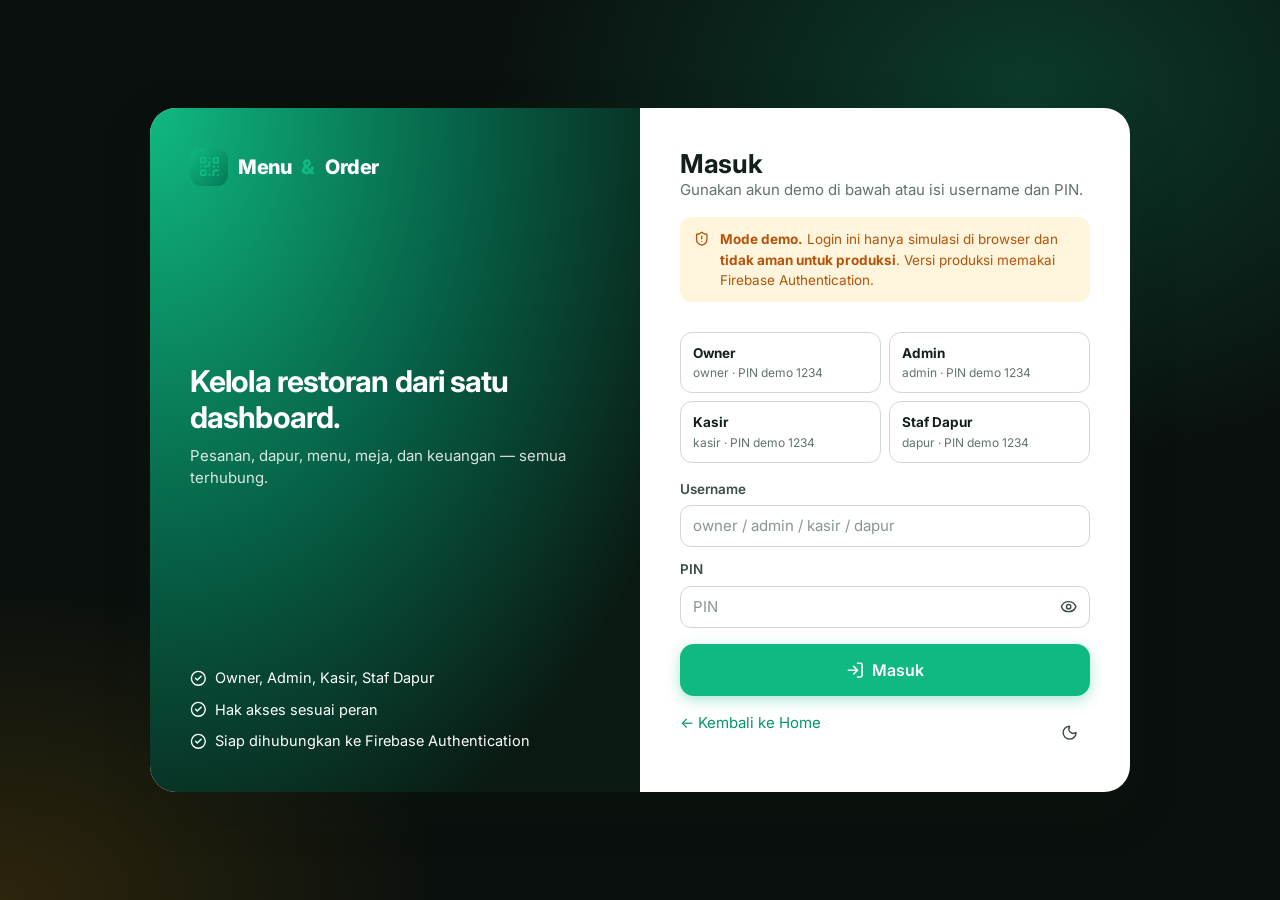
==== commit 8d72ab55: "Add files via upload" ====
--- a/admin.html
+++ b/admin.html
@@ -23,6 +23,7 @@
 <script src="vendor/qrcode.js"></script>
 <script src="storage.js"></script>
 <script src="app.js"></script>
+<script src="qris.js"></script>
 <script src="menu.js"></script>
 <script src="orders.js"></script>
 <script src="finance.js"></script>
--- a/style.css
+++ b/style.css
@@ -329,3 +329,11 @@
 .login-aside { padding: 40px; color: #fff; background: radial-gradient(120% 120% at 0% 0%, #10b981, #065f46 55%, #0a1a13); display: flex; flex-direction: column; justify-content: space-between; gap: 24px; } .login-aside h2 { font-size: 30px; letter-spacing: -.03em; margin-bottom: 10px; } .login-aside p { opacity: .85; } .login-aside ul { list-style: none; margin: 0; padding: 0; display: grid; gap: 10px; font-size: 14.5px; } .login-aside li { display: flex; gap: 8px; align-items: center; }
 .login-form { padding: 40px; display: grid; gap: 16px; align-content: center; } .login-form h1 { font-size: 26px; } .demo-accounts { display: grid; grid-template-columns: repeat(2, 1fr); gap: 8px; } .demo-accounts button { text-align: left; padding: 10px 12px; border: 1px solid var(--border-2); border-radius: 12px; background: var(--surface); display: grid; gap: 1px; } .demo-accounts button:hover { border-color: var(--primary); background: var(--primary-soft); } .demo-accounts b { font-size: 13.5px; } .demo-accounts small { color: var(--muted); font-size: 12px; }
 .pw-wrap { position: relative; } .pw-wrap .icon-btn { position: absolute; right: 4px; top: 4px; width: 34px; height: 34px; }
+
+/* QRIS */
+.qris-card { display: grid; gap: 8px; justify-items: center; text-align: center; }
+.qris-head { display: grid; gap: 0; } .qris-head b { font-size: 22px; letter-spacing: .12em; } .qris-head small { color: var(--muted); font-size: 12px; }
+.qris-merchant { font-weight: 800; font-size: 15px; margin: 4px 0 0; text-transform: uppercase; }
+.qris-qr { width: min(280px, 78vw); aspect-ratio: 1; padding: 8px; background: #fff; border-radius: 16px; border: 1px solid var(--border); box-shadow: var(--shadow-sm, 0 2px 8px rgba(0,0,0,.08)); } .qris-qr svg { width: 100%; height: 100%; display: block; }
+.qris-amount { display: grid; gap: 0; } .qris-amount small { color: var(--muted); } .qris-amount b { font-size: 26px; color: var(--primary-700, #047857); }
+.qris-set h3 { display: flex; gap: 8px; align-items: center; margin-bottom: 12px; } .qris-set textarea { font-family: ui-monospace, monospace; font-size: 12px; }
--- a/responsive.css
+++ b/responsive.css
@@ -76,3 +76,8 @@
   .ch-bar, .hb-fill, .bar i { -webkit-print-color-adjust: exact; print-color-adjust: exact; } * { color-scheme: light !important; }
   :root { --surface: #fff; --surface-2: #fff; --surface-3: #eee; --text: #000; --text-2: #222; --muted: #444; --border: #bbb; }
 }
+
+/* ---------- perbaikan layar HP lebar / tablet kecil (721–1100px) ---------- */
+@media (max-width: 1280px) and (min-width: 721px) { .stat-grid, .stat-grid.three, .stat-grid.four, .stat-grid.five { grid-template-columns: repeat(auto-fit, minmax(200px, 1fr)); } }
+@media (max-width: 1100px) { .k-board { align-content: start; } }
+@media (max-width: 720px) { .login-body { place-items: start center; padding-top: 6vh; } }
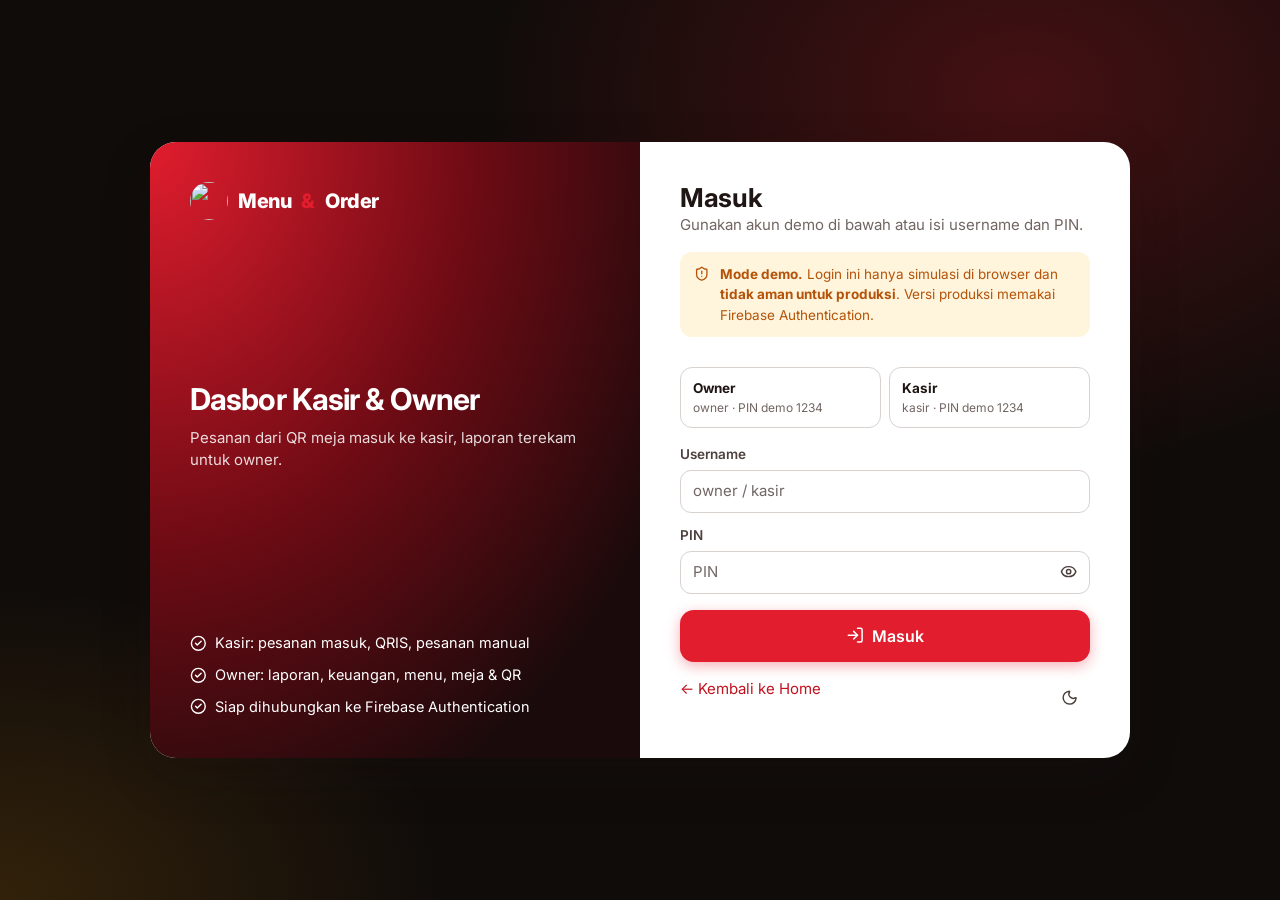
==== commit 5aaf7c63: "Add files via upload" ====
--- a/admin.html
+++ b/admin.html
@@ -6,9 +6,13 @@
   <title>Dashboard Admin — QR Menu & Order</title>
   <meta name="description" content="Dashboard admin QR Menu & Order.">
   <meta name="robots" content="noindex">
-  <meta name="theme-color" content="#10b981">
+  <meta name="theme-color" content="#a30f1a">
   <meta property="og:title" content="Dashboard Admin — QR Menu & Order"><meta property="og:description" content="Dashboard admin QR Menu & Order."><meta property="og:image" content="og-image.png">
-  <link rel="icon" href="favicon.svg" type="image/svg+xml">
+  <link rel="icon" type="image/png" sizes="32x32" href="assets/favicon-32.png">
+  <link rel="icon" type="image/png" sizes="48x48" href="assets/favicon-48.png">
+  <link rel="apple-touch-icon" href="assets/apple-touch-icon.png">
+  <link rel="manifest" href="manifest.webmanifest">
+  <meta name="mobile-web-app-capable" content="yes"><meta name="apple-mobile-web-app-capable" content="yes"><meta name="apple-mobile-web-app-title" content="Sambal Merintih"><meta name="application-name" content="Sambal Merintih">
   <link rel="preconnect" href="https://fonts.googleapis.com"><link rel="preconnect" href="https://fonts.gstatic.com" crossorigin>
   <link href="https://fonts.googleapis.com/css2?family=Inter:wght@400;500;600;700;800;900&display=swap" rel="stylesheet">
   <script>try{var t=localStorage.getItem('qmo:theme');document.documentElement.setAttribute('data-theme',t||'light')}catch(e){}</script>
@@ -31,5 +35,6 @@
 <script src="qr.js"></script>
 <script src="settings.js"></script>
 <script src="dashboard.js"></script>
+<script src="pwa.js" defer></script>
 </body>
 </html>
--- a/style.css
+++ b/style.css
@@ -3,28 +3,28 @@
    Palet: charcoal + putih + hijau emerald; aksen oranye untuk status pesanan.
    ========================================================================== */
 :root {
-  --bg: #f3f6f4; --surface: #ffffff; --surface-2: #f7faf8; --surface-3: #eef3f0;
-  --text: #13201a; --text-2: #3d4d46; --muted: #62736b; --border: #e1e8e4; --border-2: #cfd9d4;
-  --primary: #10b981; --primary-600: #059669; --primary-700: #047857; --primary-soft: #e4f7ef; --on-primary: #fff;
+  --bg: #f6f4f3; --surface: #ffffff; --surface-2: #faf8f7; --surface-3: #f3efee;
+  --text: #1f1614; --text-2: #4c413e; --muted: #726663; --border: #e8e3e1; --border-2: #d8d2cf;
+  --primary: #e11d2e; --primary-600: #c2121f; --primary-700: #9b0f1a; --primary-soft: #fdecee; --on-primary: #fff;
   --orange: #f59e0b; --orange-soft: #fff4dc; --orange-700: #b45309;
   --red: #ef4444; --red-soft: #fde8e8; --red-700: #b91c1c;
   --blue: #3b82f6; --blue-soft: #e3eefe; --blue-700: #1d4ed8;
   --purple: #8b5cf6; --purple-soft: #efe9fe;
-  --green-700: #047857;
+  --ok: #16a34a; --ok-soft: #dcfce7; --ok-700: #15803d; --green-700: #15803d;
   --price: #e0482b;
-  --charcoal: #101713; --charcoal-2: #18221c; --charcoal-3: #223028;
-  --shadow-sm: 0 1px 2px rgba(16, 32, 24, .06); --shadow: 0 6px 20px rgba(16, 32, 24, .08); --shadow-lg: 0 18px 50px rgba(16, 32, 24, .18);
+  --charcoal: #171210; --charcoal-2: #221b18; --charcoal-3: #2f2623;
+  --shadow-sm: 0 1px 2px rgba(32,16,17, .06); --shadow: 0 6px 20px rgba(32,16,17, .08); --shadow-lg: 0 18px 50px rgba(32,16,17, .18);
   --radius: 14px; --radius-sm: 10px; --radius-lg: 20px;
   --font: 'Inter', system-ui, -apple-system, 'Segoe UI', Roboto, 'Helvetica Neue', Arial, sans-serif;
   --ease: cubic-bezier(.2, .7, .2, 1);
   color-scheme: light;
 }
 :root[data-theme="dark"] {
-  --bg: #0c1210; --surface: #141d18; --surface-2: #19241e; --surface-3: #1f2c25;
-  --text: #e7efeb; --text-2: #c2d0c9; --muted: #8fa198; --border: #25342c; --border-2: #33463c;
-  --primary: #10b981; --primary-600: #34d399; --primary-700: #6ee7b7; --primary-soft: #11362b;
+  --bg: #120e0c; --surface: #1d1614; --surface-2: #231c1a; --surface-3: #2b2220;
+  --text: #efe9e7; --text-2: #cfc6c3; --muted: #a09490; --border: #332926; --border-2: #453834;
+  --primary: #e11d2e; --primary-600: #ff5a47; --primary-700: #ffb08a; --primary-soft: #3b1418;
   --orange-soft: #3a2c0c; --orange-700: #fbbf24; --red-soft: #3c1618; --red-700: #fca5a5; --blue-soft: #14274a; --blue-700: #93c5fd; --purple-soft: #2a1f4d;
-  --green-700: #6ee7b7; --price: #ff7a59;
+  --ok-soft: #11361f; --ok-700: #86efac; --green-700: #86efac; --price: #ff7a59;
   --shadow-sm: 0 1px 2px rgba(0, 0, 0, .4); --shadow: 0 8px 24px rgba(0, 0, 0, .35); --shadow-lg: 0 20px 60px rgba(0, 0, 0, .55);
   color-scheme: dark;
 }
@@ -41,21 +41,21 @@
 button { cursor: pointer; }
 button:disabled { cursor: not-allowed; opacity: .55; }
 [hidden] { display: none !important; }
-:focus-visible { outline: 3px solid color-mix(in srgb, var(--primary) 55%, transparent); outline-offset: 2px; border-radius: 6px; }
+:focus-visible { outline: 3px solid rgba(225,29,46,0.55); outline-offset: 2px; border-radius: 6px; }
 .no-scroll { overflow: hidden; }
 i[data-lucide], svg.lucide { width: 1.15em; height: 1.15em; flex: none; vertical-align: -.2em; stroke-width: 2; }
 .muted { color: var(--muted); } .small { font-size: 12.5px; } .mono { font-family: ui-monospace, Menlo, Consolas, monospace; font-size: 12.5px; }
-.text-danger { color: var(--red); } .text-success { color: var(--primary-600); } .text-warn { color: var(--orange-700); }
+.text-danger { color: var(--red); } .text-success { color: var(--ok-700); } .text-warn { color: var(--orange-700); }
 .ta-r { text-align: right; } .ta-c { text-align: center; }
 .sr-only { position: absolute; width: 1px; height: 1px; overflow: hidden; clip: rect(0 0 0 0); white-space: nowrap; }
 
 /* ---------- tombol ---------- */
 .btn { display: inline-flex; align-items: center; justify-content: center; gap: 8px; min-height: 42px; padding: 0 18px; border: 1px solid transparent; border-radius: 12px; font-weight: 600; font-size: 14.5px; line-height: 1; text-decoration: none !important; white-space: nowrap; transition: transform .15s var(--ease), background .2s, box-shadow .2s, border-color .2s; }
 .btn:active:not(:disabled) { transform: translateY(1px) scale(.99); }
-.btn-primary { background: var(--primary); color: var(--on-primary); box-shadow: 0 4px 14px color-mix(in srgb, var(--primary) 35%, transparent); }
+.btn-primary { background: var(--primary); color: var(--on-primary); box-shadow: 0 4px 14px rgba(225,29,46,0.35); }
 .btn-primary:hover:not(:disabled) { background: var(--primary-600); }
 .btn-soft { background: var(--primary-soft); color: var(--primary-700); }
-.btn-soft:hover:not(:disabled) { background: color-mix(in srgb, var(--primary) 22%, var(--surface)); }
+.btn-soft:hover:not(:disabled) { background: var(--primary-soft); }
 .btn-ghost { background: transparent; color: var(--text-2); border-color: var(--border); }
 .btn-ghost:hover:not(:disabled) { background: var(--surface-3); }
 .btn-outline { background: transparent; color: var(--text); border-color: var(--border-2); }
@@ -70,7 +70,7 @@
 .icon-btn:hover { background: var(--surface-3); color: var(--text); }
 .icon-btn.sm { width: 32px; height: 32px; border-radius: 9px; font-size: 14px; }
 .icon-btn.danger:hover { background: var(--red-soft); color: var(--red); }
-.icon-btn.ok:hover { background: var(--primary-soft); color: var(--primary-600); }
+.icon-btn.ok:hover { background: var(--ok-soft); color: var(--ok-700); }
 .icon-btn.on { background: var(--primary-soft); color: var(--primary-600); }
 .link { font-weight: 600; font-size: 13.5px; } .link-danger { background: none; border: 0; color: var(--red); font-weight: 600; font-size: 13.5px; padding: 4px 6px; }
 
@@ -82,10 +82,10 @@
 input[type=text], input[type=number], input[type=search], input[type=email], input[type=tel], input[type=url], input[type=date], input[type=datetime-local], input[type=password], input:not([type]), select, textarea {
   width: 100%; min-height: 42px; padding: 9px 12px; background: var(--surface); border: 1px solid var(--border-2); border-radius: 11px; color: var(--text); transition: border-color .2s, box-shadow .2s; }
 textarea { resize: vertical; min-height: 70px; }
-input:focus, select:focus, textarea:focus { outline: none; border-color: var(--primary); box-shadow: 0 0 0 3px color-mix(in srgb, var(--primary) 22%, transparent); }
-input::placeholder, textarea::placeholder { color: color-mix(in srgb, var(--muted) 75%, transparent); }
+input:focus, select:focus, textarea:focus { outline: none; border-color: var(--primary); box-shadow: 0 0 0 3px rgba(225,29,46,0.22); }
+input::placeholder, textarea::placeholder { color: var(--muted); }
 select { appearance: none; background-image: url("data:image/svg+xml,%3Csvg xmlns='http://www.w3.org/2000/svg' width='14' height='14' viewBox='0 0 24 24' fill='none' stroke='%2362736b' stroke-width='2.5' stroke-linecap='round' stroke-linejoin='round'%3E%3Cpath d='m6 9 6 6 6-6'/%3E%3C/svg%3E"); background-repeat: no-repeat; background-position: right 12px center; padding-right: 34px; }
-.hint { display: block; margin-top: 5px; color: var(--muted); font-size: 12.5px; } .hint.ok { color: var(--primary-600); font-weight: 600; }
+.hint { display: block; margin-top: 5px; color: var(--muted); font-size: 12.5px; } .hint.ok { color: var(--ok-700); font-weight: 600; }
 .err { display: block; color: var(--red); font-size: 12.5px; min-height: 0; margin-top: 4px; font-weight: 500; } .err:empty { display: none; }
 .form-error { background: var(--red-soft); color: var(--red-700); padding: 10px 12px; border-radius: 10px; font-size: 13.5px; }
 .input-group { display: flex; } .input-group input { border-radius: 0 11px 11px 0; min-width: 0; } .input-group .addon + input:not(:last-child) { border-radius: 0; }
@@ -96,14 +96,14 @@
 .slider { width: 42px; height: 24px; border-radius: 999px; background: var(--border-2); position: relative; flex: none; transition: background .2s; }
 .slider::after { content: ''; position: absolute; top: 3px; left: 3px; width: 18px; height: 18px; border-radius: 50%; background: #fff; box-shadow: var(--shadow-sm); transition: transform .2s var(--ease); }
 .switch input:checked + .slider { background: var(--primary); } .switch input:checked + .slider::after { transform: translateX(18px); }
-.switch input:focus-visible + .slider { outline: 3px solid color-mix(in srgb, var(--primary) 50%, transparent); outline-offset: 2px; }
+.switch input:focus-visible + .slider { outline: 3px solid rgba(225,29,46,0.50); outline-offset: 2px; }
 .switch input:disabled + .slider { opacity: .5; }
 .switch.sm .slider { width: 36px; height: 21px; } .switch.sm .slider::after { width: 15px; height: 15px; } .switch.sm input:checked + .slider::after { transform: translateX(15px); }
 .checklist { display: grid; grid-template-columns: repeat(2, 1fr); gap: 6px 14px; max-height: 190px; overflow: auto; padding: 10px; border: 1px solid var(--border-2); border-radius: 11px; }
 .check { display: flex; gap: 8px; align-items: center; font-weight: 500; margin: 0; font-size: 14px; } .check input { width: 17px; height: 17px; accent-color: var(--primary); }
 .radio-row { display: flex; flex-wrap: wrap; gap: 8px; } .radio { margin: 0; } .radio input { position: absolute; opacity: 0; }
 .radio span { display: inline-flex; padding: 8px 14px; border: 1px solid var(--border-2); border-radius: 999px; font-weight: 600; font-size: 13.5px; transition: .15s; }
-.radio input:checked + span { background: var(--primary); border-color: var(--primary); color: #fff; } .radio input:focus-visible + span { outline: 3px solid color-mix(in srgb, var(--primary) 50%, transparent); }
+.radio input:checked + span { background: var(--primary); border-color: var(--primary); color: #fff; } .radio input:focus-visible + span { outline: 3px solid rgba(225,29,46,0.50); }
 .img-field .img-prev { height: 150px; border: 1.5px dashed var(--border-2); border-radius: 12px; display: grid; place-items: center; overflow: hidden; background: var(--surface-2); color: var(--muted); }
 .img-field .img-prev img { width: 100%; height: 100%; object-fit: cover; } .img-field .img-prev span { display: grid; place-items: center; gap: 4px; }
 .img-field .img-actions { display: flex; gap: 8px; margin: 10px 0 4px; } .img-field.loading { opacity: .5; pointer-events: none; }
@@ -120,19 +120,19 @@
 
 /* ---------- badge, chip, tag ---------- */
 .badge { display: inline-flex; align-items: center; gap: 4px; padding: 3px 10px; border-radius: 999px; font-size: 12px; font-weight: 700; background: var(--surface-3); color: var(--text-2); white-space: nowrap; }
-.badge.success { background: var(--primary-soft); color: var(--primary-700); } .badge.warn { background: var(--orange-soft); color: var(--orange-700); }
+.badge.success { background: var(--ok-soft); color: var(--ok-700); } .badge.warn { background: var(--orange-soft); color: var(--orange-700); }
 .badge.danger { background: var(--red-soft); color: var(--red-700); } .badge.info { background: var(--blue-soft); color: var(--blue-700); } .badge.blue { background: var(--blue-soft); color: var(--blue-700); }
 .badge.orange { background: #ffe7cc; color: #b45309; } :root[data-theme=dark] .badge.orange { background: #3e2a10; color: #fdba74; }
 .badge.purple { background: var(--purple-soft); color: #6d28d9; } :root[data-theme=dark] .badge.purple { color: #c4b5fd; } .badge.muted { background: var(--surface-3); color: var(--muted); }
 .badge i, .badge svg { width: 13px; height: 13px; }
 .chip { display: inline-flex; align-items: center; gap: 6px; padding: 6px 12px; border-radius: 999px; background: var(--surface); border: 1px solid var(--border); font-size: 13px; font-weight: 600; }
-.chip-table { background: var(--primary-soft); color: var(--primary-700); border-color: transparent; } .chip-soft { background: rgba(16, 185, 129, .15); color: #6ee7b7; border-color: transparent; }
+.chip-table { background: var(--primary-soft); color: var(--primary-700); border-color: transparent; } .chip-soft { background: rgba(225,29,46, .15); color: #ffb08a; border-color: transparent; }
 .count { position: absolute; top: -3px; right: -3px; min-width: 18px; height: 18px; padding: 0 5px; border-radius: 999px; background: var(--red); color: #fff; font: 700 11px/18px var(--font); text-align: center; font-style: normal; }
-.tag { padding: 3px 8px; border-radius: 8px; font-size: 11.5px; font-weight: 700; backdrop-filter: blur(6px); }
+.tag { padding: 3px 8px; border-radius: 8px; font-size: 11.5px; font-weight: 700; }
 .tag-promo { background: var(--orange); color: #3a2600; } .tag-sold { background: rgba(20, 20, 20, .82); color: #fff; } .tag-pop { background: var(--primary); color: #fff; } .tag-low { background: var(--red-soft); color: var(--red-700); }
 
 /* ---------- modal / toast / state ---------- */
-.overlay { position: fixed; inset: 0; z-index: 100; display: grid; place-items: center; padding: 16px; background: rgba(8, 14, 11, .55); backdrop-filter: blur(3px); opacity: 0; transition: opacity .18s; overflow-y: auto; }
+.overlay { position: fixed; inset: 0; z-index: 100; display: grid; place-items: center; padding: 16px; background: rgba(14,10,8, .55); opacity: 0; transition: opacity .18s; overflow-y: auto; }
 .overlay.in { opacity: 1; }
 .dialog { width: 100%; background: var(--surface); border-radius: var(--radius-lg); box-shadow: var(--shadow-lg); display: flex; flex-direction: column; max-height: calc(100dvh - 32px); transform: translateY(14px) scale(.98); transition: transform .22s var(--ease); }
 .overlay.in .dialog { transform: none; }
@@ -187,10 +187,10 @@
 .rank-n { width: 24px; height: 24px; border-radius: 8px; background: var(--surface-3); display: grid; place-items: center; font-size: 12px; font-weight: 800; color: var(--muted); } .rank li:nth-child(1) .rank-n { background: var(--primary); color: #fff; }
 .rank-name { flex: 1; min-width: 0; overflow: hidden; text-overflow: ellipsis; white-space: nowrap; }
 .usage { margin: 12px 0; } .usage > div:first-child { display: flex; justify-content: space-between; font-size: 13.5px; margin-bottom: 6px; } .bar { height: 8px; background: var(--surface-3); border-radius: 99px; overflow: hidden; } .bar i { display: block; height: 100%; background: var(--primary); border-radius: 99px; } .bar i.hot { background: var(--red); }
-.check-list { list-style: none; padding: 0; margin: 12px 0; display: grid; gap: 8px; font-size: 14px; } .check-list li { display: flex; gap: 8px; align-items: flex-start; } .check-list .ok { color: var(--primary-700); } .check-list .todo { color: var(--muted); }
+.check-list { list-style: none; padding: 0; margin: 12px 0; display: grid; gap: 8px; font-size: 14px; } .check-list li { display: flex; gap: 8px; align-items: flex-start; } .check-list .ok { color: var(--ok-700); } .check-list .todo { color: var(--muted); }
 .dev-card { padding: 14px; border-radius: 12px; background: var(--surface-2); border: 1px solid var(--border); }
 .est .est-row { display: flex; justify-content: space-between; padding: 8px 0; border-bottom: 1px dashed var(--border); } .est .total { border: 0; font-size: 18px; font-weight: 800; margin-bottom: 10px; }
-.danger-zone { border-color: color-mix(in srgb, var(--red) 30%, var(--border)); }
+.danger-zone { border-color: rgba(239,68,68,.3); }
 
 /* ---------- grafik ---------- */
 .chart { width: 100%; height: auto; display: block; } .ch-grid { stroke: var(--border); stroke-width: 1; } .ch-ax { fill: var(--muted); font-size: 11px; font-family: var(--font); }
@@ -210,14 +210,14 @@
    ========================================================================== */
 .cust-body { background: var(--bg); } #app.cust-app { max-width: 720px; margin: 0 auto; min-height: 100dvh; background: var(--bg); position: relative; }
 .cust-shell { padding-bottom: 150px; }
-.cust-head { position: sticky; top: 0; z-index: 30; display: flex; align-items: center; justify-content: space-between; gap: 10px; padding: 12px 16px; background: color-mix(in srgb, var(--surface) 92%, transparent); backdrop-filter: blur(12px); border-bottom: 1px solid var(--border); }
+.cust-head { position: sticky; top: 0; z-index: 30; display: flex; align-items: center; justify-content: space-between; gap: 10px; padding: 12px 16px; background: var(--surface); border-bottom: 1px solid var(--border); }
 .cust-brand { display: flex; align-items: center; gap: 12px; min-width: 0; } .cust-brand h1 { font-size: 17px; white-space: nowrap; overflow: hidden; text-overflow: ellipsis; } .cust-brand p { font-size: 12.5px; color: var(--muted); display: flex; gap: 4px; align-items: center; }
 .cust-brand > div { min-width: 0; } .cust-logo { width: 46px; height: 46px; flex: none; border-radius: 14px; overflow: hidden; background: var(--primary-soft); display: grid; place-items: center; border: 1px solid var(--border); } .cust-logo img { width: 100%; height: 100%; object-fit: cover; } .logo-ph { color: var(--primary-600); font-size: 22px; display: grid; place-items: center; }
 .cust-actions { display: flex; gap: 2px; flex: none; }
 .cust-sub { display: flex; align-items: center; justify-content: space-between; gap: 10px; padding: 12px 16px 4px; flex-wrap: wrap; } .open-now { font-size: 12.5px; color: var(--muted); display: inline-flex; gap: 5px; align-items: center; }
 .search-bar { margin: 8px 16px 0; display: flex; align-items: center; gap: 8px; padding: 0 10px 0 14px; background: var(--surface); border: 1px solid var(--border-2); border-radius: 14px; } .search-bar input { border: 0; box-shadow: none !important; background: transparent; padding-left: 4px; } .search-bar > i, .search-bar > svg { color: var(--muted); }
 .cat-pills { display: flex; gap: 8px; overflow-x: auto; padding: 12px 16px; scrollbar-width: none; scroll-snap-type: x proximity; } .cat-pills::-webkit-scrollbar { display: none; }
-.pill { flex: none; padding: 9px 18px; border-radius: 999px; border: 1px solid var(--border-2); background: var(--surface); font-weight: 600; font-size: 14px; color: var(--text-2); scroll-snap-align: start; transition: .15s; } .pill.on { background: var(--primary); border-color: var(--primary); color: #fff; box-shadow: 0 4px 12px color-mix(in srgb, var(--primary) 35%, transparent); }
+.pill { flex: none; padding: 9px 18px; border-radius: 999px; border: 1px solid var(--border-2); background: var(--surface); font-weight: 600; font-size: 14px; color: var(--text-2); scroll-snap-align: start; transition: .15s; } .pill.on { background: var(--primary); border-color: var(--primary); color: #fff; box-shadow: 0 4px 12px rgba(225,29,46,0.35); }
 .food-grid { display: grid; grid-template-columns: repeat(2, minmax(0, 1fr)); gap: 14px; padding: 4px 16px; }
 .food-card { background: var(--surface); border: 1px solid var(--border); border-radius: 18px; overflow: hidden; display: flex; flex-direction: column; box-shadow: var(--shadow-sm); cursor: pointer; transition: transform .2s var(--ease), box-shadow .2s; } .food-card:hover { transform: translateY(-2px); box-shadow: var(--shadow); }
 .food-img { position: relative; aspect-ratio: 4 / 3; background: var(--surface-3); overflow: hidden; } .food-img img { width: 100%; height: 100%; object-fit: cover; } .tags { position: absolute; top: 8px; left: 8px; display: flex; gap: 4px; flex-wrap: wrap; }
@@ -225,17 +225,17 @@
 .food-body { padding: 11px 12px 12px; display: flex; flex-direction: column; gap: 4px; flex: 1; } .food-body h3 { font-size: 15px; line-height: 1.25; } .food-body p { font-size: 12.5px; color: var(--muted); display: -webkit-box; -webkit-line-clamp: 2; -webkit-box-orient: vertical; overflow: hidden; min-height: 2.9em; }
 .food-foot { margin-top: auto; padding-top: 8px; display: flex; align-items: center; justify-content: space-between; gap: 6px; }
 .price { display: flex; flex-direction: column; line-height: 1.15; } .price b { color: var(--price); font-size: 15px; font-weight: 800; } .price s { color: var(--muted); font-size: 11.5px; } .price.big b { font-size: 20px; }
-.add-btn { width: 38px; height: 38px; border-radius: 50%; border: 0; background: var(--primary); color: #fff; display: grid; place-items: center; box-shadow: 0 4px 12px color-mix(in srgb, var(--primary) 40%, transparent); font-size: 18px; transition: transform .15s; } .add-btn:active { transform: scale(.9); }
+.add-btn { width: 38px; height: 38px; border-radius: 50%; border: 0; background: var(--primary); color: #fff; display: grid; place-items: center; box-shadow: 0 4px 12px rgba(225,29,46,0.40); font-size: 18px; transition: transform .15s; } .add-btn:active { transform: scale(.9); }
 .soldout-txt { font-size: 12px; color: var(--muted); font-weight: 600; }
 .grid-empty { grid-column: 1 / -1; }
-.cart-bar { position: fixed; z-index: 40; left: 50%; transform: translateX(-50%); bottom: calc(76px + env(safe-area-inset-bottom)); width: min(688px, calc(100% - 24px)); display: flex; align-items: center; justify-content: space-between; gap: 10px; padding: 14px 18px; border: 0; border-radius: 16px; background: var(--primary); color: #fff; font-weight: 700; box-shadow: 0 10px 30px color-mix(in srgb, var(--primary) 45%, transparent); animation: rise .3s var(--ease); }
+.cart-bar { position: fixed; z-index: 40; left: 50%; transform: translateX(-50%); bottom: calc(76px + env(safe-area-inset-bottom)); width: min(688px, calc(100% - 24px)); display: flex; align-items: center; justify-content: space-between; gap: 10px; padding: 14px 18px; border: 0; border-radius: 16px; background: var(--primary); color: #fff; font-weight: 700; box-shadow: 0 10px 30px rgba(225,29,46,0.45); animation: rise .3s var(--ease); }
 .cart-bar .cb-l { display: inline-flex; gap: 8px; align-items: center; } @keyframes rise { from { transform: translate(-50%, 20px); opacity: 0; } }
 .bottom-nav { position: fixed; z-index: 45; left: 50%; transform: translateX(-50%); bottom: 0; width: min(720px, 100%); display: grid; grid-template-columns: repeat(5, 1fr); background: var(--surface); border-top: 1px solid var(--border); padding: 6px 4px calc(6px + env(safe-area-inset-bottom)); box-shadow: 0 -6px 20px rgba(0, 0, 0, .06); }
 .bottom-nav button { position: relative; border: 0; background: none; display: grid; justify-items: center; gap: 2px; padding: 6px 0; color: var(--muted); font-size: 11.5px; font-weight: 600; } .bottom-nav button i, .bottom-nav button svg { width: 22px; height: 22px; } .bottom-nav button.on { color: var(--primary-600); }
 .bottom-nav .count { top: 0; right: calc(50% - 22px); }
 .demo-note { display: flex; gap: 8px; align-items: flex-start; margin: 16px; padding: 10px 12px; border-radius: 12px; background: var(--surface-3); color: var(--muted); font-size: 12.5px; }
 .pad { padding: 4px 16px 16px; } .foot-note { text-align: center; color: var(--muted); font-size: 12.5px; margin-top: 20px; }
-.home-hero { margin: 12px 16px; padding: 22px; border-radius: 22px; color: #fff; background: radial-gradient(120% 140% at 100% 0%, #10b981 0%, #065f46 55%, #0b1f17 100%); } .home-hero h2 { font-size: 24px; margin: 10px 0 6px; } .home-hero p { opacity: .85; margin-bottom: 16px; font-size: 14.5px; }
+.home-hero { margin: 12px 16px; padding: 22px; border-radius: 22px; color: #fff; background: radial-gradient(120% 140% at 100% 0%, #e11d2e 0%, #6e0b14 55%, #1f0b0d 100%); } .home-hero h2 { font-size: 24px; margin: 10px 0 6px; } .home-hero p { opacity: .85; margin-bottom: 16px; font-size: 14.5px; }
 .info-card { margin: 16px; padding: 16px; background: var(--surface); border: 1px solid var(--border); border-radius: 16px; display: grid; gap: 8px; } .info-card p { display: flex; gap: 8px; color: var(--text-2); font-size: 14px; }
 .hist-list { display: grid; gap: 12px; } .hist-card { background: var(--surface); border: 1px solid var(--border); border-radius: 16px; padding: 14px; color: inherit; text-decoration: none !important; display: block; } .hist-card.link:hover { border-color: var(--primary); }
 .hist-top { display: flex; justify-content: space-between; gap: 10px; align-items: flex-start; } .hist-top small { display: block; color: var(--muted); font-size: 12.5px; } .hist-badges { display: flex; flex-wrap: wrap; gap: 4px; justify-content: flex-end; } .hist-badges.col { flex-direction: column; align-items: flex-end; }
@@ -259,13 +259,13 @@
 .issue { display: flex; gap: 6px; font-size: 12.5px; color: var(--red-700); background: var(--red-soft); padding: 6px 10px; border-radius: 8px; } .cs-item.has-issue img { filter: grayscale(.8); }
 .opt { margin-top: 14px; border: 1px solid var(--border); border-radius: 12px; padding: 10px 12px; } .opt summary { font-weight: 600; font-size: 13.5px; cursor: pointer; color: var(--text-2); } .opt-grid { display: grid; gap: 8px; margin: 10px 0; }
 .success { padding: 34px 22px 26px; text-align: center; display: grid; gap: 8px; justify-items: center; overflow-y: auto; }
-.success-ic { width: 84px; height: 84px; border-radius: 50%; background: var(--primary); color: #fff; display: grid; place-items: center; font-size: 42px; box-shadow: 0 0 0 10px color-mix(in srgb, var(--primary) 18%, transparent); animation: pop .5s var(--ease); } @keyframes pop { from { transform: scale(.4); opacity: 0; } }
+.success-ic { width: 84px; height: 84px; border-radius: 50%; background: var(--ok); color: #fff; display: grid; place-items: center; font-size: 42px; box-shadow: 0 0 0 10px rgba(22,163,74,.18); animation: pop .5s var(--ease); } @keyframes pop { from { transform: scale(.4); opacity: 0; } }
 .success h2 { font-size: 24px; margin-top: 10px; } .order-no { font-size: 38px; font-weight: 900; letter-spacing: -.02em; color: var(--text); } .order-no.sm { font-size: 28px; } .success-msg { color: var(--text-2); max-width: 340px; margin: 4px 0; }
 .success-sum { width: 100%; background: var(--surface-2); border: 1px solid var(--border); border-radius: 14px; padding: 12px 14px; display: grid; gap: 6px; font-size: 14px; text-align: left; margin: 6px 0; } .success-sum div { display: flex; justify-content: space-between; gap: 10px; } .success-sum .t { border-top: 1px solid var(--border-2); padding-top: 8px; font-size: 16px; font-weight: 800; }
 .success .btn { margin-top: 4px; }
 .track-card { background: var(--surface); border: 1px solid var(--border); border-radius: 18px; padding: 16px; margin-bottom: 14px; } .track { list-style: none; padding: 0; margin: 16px 0 0; display: grid; gap: 0; } .track li { display: flex; gap: 12px; align-items: flex-start; position: relative; padding-bottom: 16px; } .track li:last-child { padding-bottom: 0; }
 .track li::before { content: ''; position: absolute; left: 11px; top: 24px; bottom: 0; width: 2px; background: var(--border-2); } .track li:last-child::before { display: none; } .track li i { width: 24px; height: 24px; border-radius: 50%; border: 2px solid var(--border-2); background: var(--surface); display: grid; place-items: center; flex: none; font-size: 12px; color: #fff; z-index: 1; }
-.track li.done i { background: var(--primary); border-color: var(--primary); } .track li.done::before { background: var(--primary); } .track li.cur i { border-color: var(--primary); box-shadow: 0 0 0 5px color-mix(in srgb, var(--primary) 25%, transparent); background: var(--surface); } .track li div b { font-size: 14px; } .track li div small { display: block; color: var(--muted); font-size: 12px; } .track li:not(.done):not(.cur) b { color: var(--muted); font-weight: 500; }
+.track li.done i { background: var(--primary); border-color: var(--primary); } .track li.done::before { background: var(--primary); } .track li.cur i { border-color: var(--primary); box-shadow: 0 0 0 5px rgba(225,29,46,0.25); background: var(--surface); } .track li div b { font-size: 14px; } .track li div small { display: block; color: var(--muted); font-size: 12px; } .track li:not(.done):not(.cur) b { color: var(--muted); font-weight: 500; }
 .card.flat h3 { font-size: 16px; margin-bottom: 8px; }
 /* detail pesanan admin */
 .od-head { display: flex; justify-content: space-between; gap: 10px; align-items: flex-start; margin-bottom: 12px; } .od h5 { margin: 16px 0 8px; font-size: 14px; }
@@ -275,58 +275,58 @@
    LANDING PAGE (index.html)
    ========================================================================== */
 .land { background: var(--bg); }
-.l-nav { position: fixed; z-index: 60; top: 0; left: 0; right: 0; padding: 12px 0; transition: background .25s, box-shadow .25s; } .l-nav.solid { background: rgba(10, 16, 13, .88); backdrop-filter: blur(14px); box-shadow: 0 1px 0 rgba(255, 255, 255, .06); }
+.l-nav { position: fixed; z-index: 60; top: 0; left: 0; right: 0; padding: 12px 0; transition: background .25s, box-shadow .25s; } .l-nav.solid { background: rgba(16,12,10, .88); box-shadow: 0 1px 0 rgba(255, 255, 255, .06); }
 .wrap { width: min(1180px, 100% - 40px); margin: 0 auto; } .l-nav .wrap { display: flex; align-items: center; justify-content: space-between; gap: 16px; }
-.brand-l { display: inline-flex; align-items: center; gap: 10px; color: #fff; font-weight: 800; font-size: 20px; letter-spacing: -.02em; text-decoration: none !important; } .brand-l span { color: var(--primary); } .brand-mark { width: 38px; height: 38px; border-radius: 11px; display: grid; place-items: center; background: linear-gradient(135deg, #10b981, #047857); color: #fff; font-size: 20px; flex: none; }
-.l-links { display: flex; gap: 4px; background: rgba(255, 255, 255, .08); padding: 4px; border-radius: 999px; } .l-links a { color: #d6e4dc; padding: 8px 16px; border-radius: 999px; font-weight: 600; font-size: 14px; text-decoration: none !important; } .l-links a:hover, .l-links a.on { background: rgba(255, 255, 255, .14); color: #fff; }
+.brand-l { display: inline-flex; align-items: center; gap: 10px; color: #fff; font-weight: 800; font-size: 20px; letter-spacing: -.02em; text-decoration: none !important; } .brand-l span { color: var(--primary); } .brand-mark { width: 38px; height: 38px; border-radius: 11px; display: grid; place-items: center; background: linear-gradient(135deg, #e11d2e, #9b0f1a); color: #fff; font-size: 20px; flex: none; }
+.l-links { display: flex; gap: 4px; background: rgba(255, 255, 255, .08); padding: 4px; border-radius: 999px; } .l-links a { color: #e3dad7; padding: 8px 16px; border-radius: 999px; font-weight: 600; font-size: 14px; text-decoration: none !important; } .l-links a:hover, .l-links a.on { background: rgba(255, 255, 255, .14); color: #fff; }
 .l-tools { display: flex; gap: 8px; align-items: center; } .l-tools .icon-btn { color: #fff; background: rgba(255, 255, 255, .1); border-radius: 999px; } .l-burger { display: none; }
-.l-hero { position: relative; overflow: hidden; color: #fff; padding: 128px 0 56px; background: #0a100d; isolation: isolate; }
-.l-hero::before { content: ''; position: absolute; inset: 0; z-index: -2; background: radial-gradient(40% 50% at 82% 28%, rgba(255, 170, 70, .34), transparent 70%), radial-gradient(30% 40% at 62% 12%, rgba(255, 200, 120, .25), transparent 70%), radial-gradient(35% 45% at 95% 70%, rgba(255, 140, 60, .22), transparent 70%), radial-gradient(60% 70% at 5% 100%, rgba(16, 185, 129, .22), transparent 70%), linear-gradient(120deg, #0a100d 0%, #11201a 55%, #1b1710 100%); }
+.l-hero { position: relative; overflow: hidden; color: #fff; padding: 128px 0 56px; background: #100c0a; isolation: isolate; }
+.l-hero::before { content: ''; position: absolute; inset: 0; z-index: -2; background: radial-gradient(40% 50% at 82% 28%, rgba(255, 170, 70, .34), transparent 70%), radial-gradient(30% 40% at 62% 12%, rgba(255, 200, 120, .25), transparent 70%), radial-gradient(35% 45% at 95% 70%, rgba(255, 140, 60, .22), transparent 70%), radial-gradient(60% 70% at 5% 100%, rgba(225,29,46, .22), transparent 70%), linear-gradient(120deg, #100c0a 0%, #201112 55%, #1b1710 100%); }
 .l-hero::after { content: ''; position: absolute; inset: 0; z-index: -1; background-image: radial-gradient(circle at 10% 20%, rgba(255, 205, 140, .55) 0 2px, transparent 3px), radial-gradient(circle at 70% 18%, rgba(255, 205, 140, .6) 0 3px, transparent 4px), radial-gradient(circle at 88% 40%, rgba(255, 205, 140, .45) 0 2px, transparent 3px), radial-gradient(circle at 55% 8%, rgba(255, 205, 140, .5) 0 2px, transparent 3px), radial-gradient(circle at 93% 12%, rgba(255, 205, 140, .6) 0 3px, transparent 4px); opacity: .8; filter: blur(.5px); }
 .hero-grid { display: grid; grid-template-columns: minmax(0, 1.05fr) minmax(0, 1fr); gap: 36px; align-items: center; }
 .hero-badge { display: inline-flex; gap: 8px; align-items: center; padding: 7px 14px; border-radius: 999px; background: rgba(239, 68, 68, .14); border: 1px solid rgba(239, 68, 68, .45); color: #fecaca; font-size: 13px; font-weight: 600; } .hero-badge i, .hero-badge svg { width: 14px; height: 14px; color: #f87171; }
-.hero-title { font-size: clamp(36px, 5.2vw, 64px); font-weight: 900; letter-spacing: -.035em; line-height: 1.05; margin: 20px 0 18px; } .hero-title em { font-style: normal; color: #34d399; }
-.hero-sub { color: #cfdcd5; font-size: clamp(15px, 1.5vw, 18px); max-width: 560px; line-height: 1.6; } .hero-cta { display: flex; flex-wrap: wrap; gap: 12px; margin-top: 28px; }
+.hero-title { font-size: clamp(36px, 5.2vw, 64px); font-weight: 900; letter-spacing: -.035em; line-height: 1.05; margin: 20px 0 18px; } .hero-title em { font-style: normal; color: #ff5a47; }
+.hero-sub { color: #dbd2d0; font-size: clamp(15px, 1.5vw, 18px); max-width: 560px; line-height: 1.6; } .hero-cta { display: flex; flex-wrap: wrap; gap: 12px; margin-top: 28px; }
 .hero-cta .btn { min-height: 50px; padding: 0 24px; border-radius: 999px; } .btn-wa { background: transparent; color: #fff; border: 1px solid rgba(255, 255, 255, .35); } .btn-wa:hover { background: rgba(255, 255, 255, .1); }
 .btn-dark { background: rgba(255, 255, 255, .06); color: #fff; border: 1px solid rgba(255, 255, 255, .3); } .btn-dark:hover { background: rgba(255, 255, 255, .14); }
-.hero-feats { display: grid; grid-template-columns: repeat(4, 1fr); gap: 14px; margin-top: 44px; padding-top: 24px; border-top: 1px solid rgba(255, 255, 255, .1); } .hf { display: flex; gap: 10px; align-items: center; font-size: 13.5px; color: #d5e2da; line-height: 1.3; } .hf i, .hf svg { width: 38px; height: 38px; padding: 9px; border-radius: 50%; background: rgba(16, 185, 129, .18); border: 1px solid rgba(16, 185, 129, .5); color: #34d399; flex: none; } .hf b { display: block; color: #fff; font-size: 14px; }
+.hero-feats { display: grid; grid-template-columns: repeat(4, 1fr); gap: 14px; margin-top: 44px; padding-top: 24px; border-top: 1px solid rgba(255, 255, 255, .1); } .hf { display: flex; gap: 10px; align-items: center; font-size: 13.5px; color: #e1d8d6; line-height: 1.3; } .hf i, .hf svg { width: 38px; height: 38px; padding: 9px; border-radius: 50%; background: rgba(225,29,46, .18); border: 1px solid rgba(225,29,46, .5); color: #ff5a47; flex: none; } .hf b { display: block; color: #fff; font-size: 14px; }
 .hero-visual { position: relative; min-height: 460px; }
-.mock-laptop { position: absolute; right: 0; top: 40px; width: 88%; aspect-ratio: 16 / 10; background: #0e1612; border: 6px solid #2a3530; border-radius: 14px 14px 4px 4px; box-shadow: var(--shadow-lg); overflow: hidden; display: grid; grid-template-columns: 22% 1fr; font-size: 8px; }
-.mock-laptop::after { content: ''; position: absolute; left: -8%; right: -8%; bottom: -14px; height: 10px; background: #2a3530; border-radius: 0 0 14px 14px; }
-.ml-side { background: #0a100d; padding: 8px 6px; display: grid; gap: 4px; align-content: start; } .ml-side i { display: block; height: 8px; border-radius: 3px; background: rgba(255, 255, 255, .1); } .ml-side i:first-child { background: var(--primary); }
-.ml-main { background: #f4f7f5; padding: 8px; display: grid; gap: 6px; align-content: start; color: #111; } .ml-cards { display: grid; grid-template-columns: repeat(4, 1fr); gap: 4px; } .ml-cards div { background: #fff; border-radius: 4px; padding: 4px; box-shadow: 0 1px 2px rgba(0, 0, 0, .08); } .ml-cards b { display: block; font-size: 9px; } .ml-cards small { color: #667; font-size: 6px; }
+.mock-laptop { position: absolute; right: 0; top: 40px; width: 88%; aspect-ratio: 16 / 10; background: #16100e; border: 6px solid #342d2b; border-radius: 14px 14px 4px 4px; box-shadow: var(--shadow-lg); overflow: hidden; display: grid; grid-template-columns: 22% 1fr; font-size: 8px; }
+.mock-laptop::after { content: ''; position: absolute; left: -8%; right: -8%; bottom: -14px; height: 10px; background: #342d2b; border-radius: 0 0 14px 14px; }
+.ml-side { background: #100c0a; padding: 8px 6px; display: grid; gap: 4px; align-content: start; } .ml-side i { display: block; height: 8px; border-radius: 3px; background: rgba(255, 255, 255, .1); } .ml-side i:first-child { background: var(--primary); }
+.ml-main { background: #f7f5f4; padding: 8px; display: grid; gap: 6px; align-content: start; color: #111; } .ml-cards { display: grid; grid-template-columns: repeat(4, 1fr); gap: 4px; } .ml-cards div { background: #fff; border-radius: 4px; padding: 4px; box-shadow: 0 1px 2px rgba(0, 0, 0, .08); } .ml-cards b { display: block; font-size: 9px; } .ml-cards small { color: #667; font-size: 6px; }
 .ml-bars { background: #fff; border-radius: 5px; height: 70px; display: flex; align-items: flex-end; gap: 3px; padding: 6px; } .ml-bars i { flex: 1; background: var(--primary); border-radius: 2px 2px 0 0; }
-.mock-phone { position: absolute; left: 6%; bottom: 0; width: 38%; max-width: 230px; aspect-ratio: 9 / 18.5; background: #0b0f0d; border: 6px solid #1e2823; border-radius: 30px; box-shadow: var(--shadow-lg); overflow: hidden; z-index: 2; color: #111; }
+.mock-phone { position: absolute; left: 6%; bottom: 0; width: 38%; max-width: 230px; aspect-ratio: 9 / 18.5; background: #0f0c0b; border: 6px solid #28211f; border-radius: 30px; box-shadow: var(--shadow-lg); overflow: hidden; z-index: 2; color: #111; }
 .mock-phone .mp-in { background: #fff; height: 100%; padding: 14px 8px 8px; display: grid; gap: 6px; align-content: start; font-size: 9px; } .mp-top { display: flex; justify-content: space-between; align-items: center; font-weight: 800; font-size: 10px; } .mp-pills { display: flex; gap: 3px; } .mp-pills i { font-style: normal; padding: 3px 6px; border-radius: 99px; background: #eee; font-size: 7px; font-weight: 700; } .mp-pills i:first-child { background: var(--primary); color: #fff; }
-.mp-grid { display: grid; grid-template-columns: 1fr 1fr; gap: 5px; } .mp-card { border: 1px solid #e5ece8; border-radius: 8px; overflow: hidden; } .mp-card img { aspect-ratio: 4 / 3; object-fit: cover; width: 100%; } .mp-card div { padding: 3px 4px; font-size: 7px; font-weight: 700; line-height: 1.2; } .mp-card em { display: block; font-style: normal; color: #e0482b; font-size: 7px; }
-.mock-qr { position: absolute; right: -2%; bottom: 14px; width: 34%; max-width: 190px; background: #fff; border-radius: 14px; padding: 12px 10px; text-align: center; color: #111; box-shadow: var(--shadow-lg); transform: rotate(3deg); z-index: 3; } .mock-qr img { width: 100%; border-radius: 6px; } .mock-qr b { display: block; font-size: 11px; margin-top: 4px; letter-spacing: .03em; } .mock-qr span { display: inline-block; margin-top: 4px; background: #10b981; color: #fff; font-weight: 800; padding: 3px 14px; border-radius: 7px; font-size: 13px; }
+.mp-grid { display: grid; grid-template-columns: 1fr 1fr; gap: 5px; } .mp-card { border: 1px solid #ece7e5; border-radius: 8px; overflow: hidden; } .mp-card img { aspect-ratio: 4 / 3; object-fit: cover; width: 100%; } .mp-card div { padding: 3px 4px; font-size: 7px; font-weight: 700; line-height: 1.2; } .mp-card em { display: block; font-style: normal; color: #e0482b; font-size: 7px; }
+.mock-qr { position: absolute; right: -2%; bottom: 14px; width: 34%; max-width: 190px; background: #fff; border-radius: 14px; padding: 12px 10px; text-align: center; color: #111; box-shadow: var(--shadow-lg); transform: rotate(3deg); z-index: 3; } .mock-qr img { width: 100%; border-radius: 6px; } .mock-qr b { display: block; font-size: 11px; margin-top: 4px; letter-spacing: .03em; } .mock-qr span { display: inline-block; margin-top: 4px; background: #e11d2e; color: #fff; font-weight: 800; padding: 3px 14px; border-radius: 7px; font-size: 13px; }
 .l-section { padding: 84px 0; } .l-section.alt { background: var(--surface); border-block: 1px solid var(--border); }
 .l-head { text-align: center; max-width: 680px; margin: 0 auto 44px; } .l-head .eyebrow { display: inline-block; color: var(--primary-600); font-weight: 800; font-size: 13px; text-transform: uppercase; letter-spacing: .1em; margin-bottom: 10px; } .l-head h2 { font-size: clamp(26px, 3.4vw, 40px); letter-spacing: -.03em; } .l-head p { color: var(--muted); margin-top: 12px; font-size: 16.5px; }
-.feat-grid { display: grid; grid-template-columns: repeat(auto-fit, minmax(240px, 1fr)); gap: 18px; } .feat { padding: 22px; background: var(--surface); border: 1px solid var(--border); border-radius: 18px; transition: transform .25s var(--ease), box-shadow .25s, border-color .25s; } .feat:hover { transform: translateY(-4px); box-shadow: var(--shadow); border-color: color-mix(in srgb, var(--primary) 40%, var(--border)); }
+.feat-grid { display: grid; grid-template-columns: repeat(auto-fit, minmax(240px, 1fr)); gap: 18px; } .feat { padding: 22px; background: var(--surface); border: 1px solid var(--border); border-radius: 18px; transition: transform .25s var(--ease), box-shadow .25s, border-color .25s; } .feat:hover { transform: translateY(-4px); box-shadow: var(--shadow); border-color: rgba(225,29,46,.4); }
 .feat .fi { width: 48px; height: 48px; border-radius: 14px; display: grid; place-items: center; background: var(--primary-soft); color: var(--primary-600); font-size: 22px; margin-bottom: 14px; } .feat h3 { font-size: 17px; margin-bottom: 6px; } .feat p { color: var(--muted); font-size: 14.5px; }
 .steps { display: grid; grid-template-columns: repeat(auto-fit, minmax(200px, 1fr)); gap: 16px; counter-reset: s; } .step { position: relative; padding: 22px 18px; background: var(--surface); border: 1px solid var(--border); border-radius: 18px; } .step::before { counter-increment: s; content: counter(s); display: grid; place-items: center; width: 36px; height: 36px; border-radius: 50%; background: var(--primary); color: #fff; font-weight: 800; margin-bottom: 12px; } .step h3 { font-size: 15.5px; margin-bottom: 4px; } .step p { color: var(--muted); font-size: 14px; }
-.demo-grid { display: grid; grid-template-columns: minmax(0, 360px) minmax(0, 1fr); gap: 48px; align-items: center; } .phone-frame { width: 100%; max-width: 340px; margin: 0 auto; aspect-ratio: 9 / 18; border: 9px solid #1a2420; border-radius: 40px; background: #000; overflow: hidden; box-shadow: var(--shadow-lg); } .phone-frame iframe { width: 100%; height: 100%; border: 0; background: var(--bg); }
+.demo-grid { display: grid; grid-template-columns: minmax(0, 360px) minmax(0, 1fr); gap: 48px; align-items: center; } .phone-frame { width: 100%; max-width: 340px; margin: 0 auto; aspect-ratio: 9 / 18; border: 9px solid #241d1a; border-radius: 40px; background: #000; overflow: hidden; box-shadow: var(--shadow-lg); } .phone-frame iframe { width: 100%; height: 100%; border: 0; background: var(--bg); }
 .demo-copy h3 { font-size: 26px; margin-bottom: 10px; letter-spacing: -.02em; } .demo-copy p { color: var(--muted); margin-bottom: 14px; } .demo-list { list-style: none; padding: 0; margin: 0 0 22px; display: grid; gap: 10px; } .demo-list li { display: flex; gap: 10px; align-items: flex-start; } .demo-list i, .demo-list svg { color: var(--primary-600); margin-top: 3px; }
 .preview-grid { display: grid; grid-template-columns: repeat(2, minmax(0, 1fr)); gap: 22px; } .preview { background: var(--surface); border: 1px solid var(--border); border-radius: 20px; padding: 18px; overflow: hidden; } .preview h3 { display: flex; gap: 8px; align-items: center; font-size: 17px; margin-bottom: 4px; } .preview > p { color: var(--muted); font-size: 14px; margin-bottom: 14px; }
-.pv-admin { display: grid; grid-template-columns: 70px 1fr; border-radius: 12px; overflow: hidden; border: 1px solid var(--border); background: #f4f7f5; font-size: 11px; color: #13201a; pointer-events: none; } .pv-side { background: #101713; padding: 10px 8px; display: grid; gap: 5px; align-content: start; } .pv-side i { height: 9px; border-radius: 3px; background: rgba(255, 255, 255, .12); } .pv-side i:first-child { background: var(--primary); }
+.pv-admin { display: grid; grid-template-columns: 70px 1fr; border-radius: 12px; overflow: hidden; border: 1px solid var(--border); background: #f7f5f4; font-size: 11px; color: #1f1614; pointer-events: none; } .pv-side { background: #171210; padding: 10px 8px; display: grid; gap: 5px; align-content: start; } .pv-side i { height: 9px; border-radius: 3px; background: rgba(255, 255, 255, .12); } .pv-side i:first-child { background: var(--primary); }
 .pv-main { padding: 10px; display: grid; gap: 8px; } .pv-stats { display: grid; grid-template-columns: repeat(3, 1fr); gap: 6px; } .pv-stats div { background: #fff; border-radius: 8px; padding: 6px 8px; box-shadow: 0 1px 2px rgba(0, 0, 0, .08); } .pv-stats small { display: block; color: #667; font-size: 9.5px; } .pv-stats b { font-size: 13px; } .pv-chart { background: #fff; border-radius: 8px; padding: 6px; }
-.pv-kitchen { display: grid; grid-template-columns: repeat(4, 1fr); gap: 6px; background: #0e1612; padding: 8px; border-radius: 12px; pointer-events: none; font-size: 10px; color: #fff; } .pv-kcol h4 { font-size: 9px; padding: 5px; border-radius: 6px; margin-bottom: 5px; } .pv-kcol:nth-child(1) h4 { background: #dc2626; } .pv-kcol:nth-child(2) h4 { background: #f59e0b; color: #111; } .pv-kcol:nth-child(3) h4 { background: #2563eb; } .pv-kcol:nth-child(4) h4 { background: #16a34a; } .pv-kcard { background: #1b2620; border-radius: 6px; padding: 5px; margin-bottom: 4px; } .pv-kcard b { display: block; font-size: 9px; } .pv-kcard small { color: #9ab; font-size: 8px; }
+.pv-kitchen { display: grid; grid-template-columns: repeat(4, 1fr); gap: 6px; background: #16100e; padding: 8px; border-radius: 12px; pointer-events: none; font-size: 10px; color: #fff; } .pv-kcol h4 { font-size: 9px; padding: 5px; border-radius: 6px; margin-bottom: 5px; } .pv-kcol:nth-child(1) h4 { background: #dc2626; } .pv-kcol:nth-child(2) h4 { background: #f59e0b; color: #111; } .pv-kcol:nth-child(3) h4 { background: #2563eb; } .pv-kcol:nth-child(4) h4 { background: #16a34a; } .pv-kcard { background: #251e1c; border-radius: 6px; padding: 5px; margin-bottom: 4px; } .pv-kcard b { display: block; font-size: 9px; } .pv-kcard small { color: #9ab; font-size: 8px; }
 .benefit-grid { display: grid; grid-template-columns: repeat(auto-fit, minmax(260px, 1fr)); gap: 18px; } .benefit { display: flex; gap: 14px; padding: 20px; border-radius: 18px; background: var(--surface); border: 1px solid var(--border); } .benefit .fi { width: 44px; height: 44px; border-radius: 12px; display: grid; place-items: center; background: var(--primary-soft); color: var(--primary-600); flex: none; } .benefit h3 { font-size: 16px; margin-bottom: 4px; } .benefit p { color: var(--muted); font-size: 14px; }
-.price-grid { display: grid; grid-template-columns: repeat(auto-fit, minmax(260px, 1fr)); gap: 20px; align-items: stretch; } .price-card { position: relative; padding: 28px 24px; background: var(--surface); border: 1px solid var(--border); border-radius: 22px; display: flex; flex-direction: column; gap: 14px; } .price-card.featured { border: 2px solid var(--primary); box-shadow: 0 14px 40px color-mix(in srgb, var(--primary) 22%, transparent); transform: translateY(-6px); }
+.price-grid { display: grid; grid-template-columns: repeat(auto-fit, minmax(260px, 1fr)); gap: 20px; align-items: stretch; } .price-card { position: relative; padding: 28px 24px; background: var(--surface); border: 1px solid var(--border); border-radius: 22px; display: flex; flex-direction: column; gap: 14px; } .price-card.featured { border: 2px solid var(--primary); box-shadow: 0 14px 40px rgba(225,29,46,0.22); transform: translateY(-6px); }
 .price-card .ribbon { position: absolute; top: -13px; left: 50%; transform: translateX(-50%); background: var(--primary); color: #fff; font-size: 12px; font-weight: 800; padding: 4px 14px; border-radius: 99px; } .price-card h3 { font-size: 20px; } .price-card .amt { font-size: 34px; font-weight: 900; letter-spacing: -.03em; } .price-card .amt small { font-size: 14px; color: var(--muted); font-weight: 600; }
 .price-card ul { list-style: none; padding: 0; margin: 0; display: grid; gap: 9px; flex: 1; font-size: 14.5px; } .price-card li { display: flex; gap: 8px; align-items: flex-start; } .price-card li i, .price-card li svg { color: var(--primary-600); margin-top: 3px; } .limits { display: flex; flex-wrap: wrap; gap: 6px; } .limits span { font-size: 12px; background: var(--surface-3); padding: 3px 9px; border-radius: 99px; color: var(--text-2); font-weight: 600; }
 .price-note { text-align: center; color: var(--muted); font-size: 13px; margin-top: 22px; }
 .faq { max-width: 780px; margin: 0 auto; display: grid; gap: 12px; } .faq details { background: var(--surface); border: 1px solid var(--border); border-radius: 16px; padding: 4px 20px; } .faq summary { cursor: pointer; font-weight: 700; padding: 16px 0; list-style: none; display: flex; justify-content: space-between; gap: 12px; } .faq summary::-webkit-details-marker { display: none; } .faq summary::after { content: '+'; font-size: 22px; color: var(--primary-600); line-height: 1; transition: transform .2s; } .faq details[open] summary::after { transform: rotate(45deg); } .faq p { color: var(--text-2); padding: 0 0 16px; }
-.l-cta { margin: 0 auto; padding: 56px 36px; border-radius: 28px; text-align: center; color: #fff; background: radial-gradient(100% 140% at 100% 0%, #10b981, #065f46 55%, #0a1a13); } .l-cta h2 { font-size: clamp(26px, 3.4vw, 38px); margin-bottom: 10px; } .l-cta p { opacity: .85; max-width: 560px; margin: 0 auto 24px; } .l-cta .btn { border-radius: 999px; min-height: 50px; padding: 0 26px; } .l-cta .btn-light { background: #fff; color: #065f46; }
-.l-footer { background: #0a100d; color: #a9bbb1; padding: 48px 0 28px; } .f-grid { display: grid; grid-template-columns: 1.4fr 1fr 1fr; gap: 32px; } .l-footer h4 { color: #fff; font-size: 14px; margin-bottom: 12px; } .l-footer a { color: #a9bbb1; display: block; padding: 4px 0; font-size: 14px; } .l-footer a:hover { color: #fff; } .f-bottom { margin-top: 32px; padding-top: 20px; border-top: 1px solid rgba(255, 255, 255, .08); display: flex; justify-content: space-between; gap: 12px; flex-wrap: wrap; font-size: 13px; }
+.l-cta { margin: 0 auto; padding: 56px 36px; border-radius: 28px; text-align: center; color: #fff; background: radial-gradient(100% 140% at 100% 0%, #e11d2e, #6e0b14 55%, #1a0a0b); } .l-cta h2 { font-size: clamp(26px, 3.4vw, 38px); margin-bottom: 10px; } .l-cta p { opacity: .85; max-width: 560px; margin: 0 auto 24px; } .l-cta .btn { border-radius: 999px; min-height: 50px; padding: 0 26px; } .l-cta .btn-light { background: #fff; color: #6e0b14; }
+.l-footer { background: #100c0a; color: #baaeaa; padding: 48px 0 28px; } .f-grid { display: grid; grid-template-columns: 1.4fr 1fr 1fr; gap: 32px; } .l-footer h4 { color: #fff; font-size: 14px; margin-bottom: 12px; } .l-footer a { color: #baaeaa; display: block; padding: 4px 0; font-size: 14px; } .l-footer a:hover { color: #fff; } .f-bottom { margin-top: 32px; padding-top: 20px; border-top: 1px solid rgba(255, 255, 255, .08); display: flex; justify-content: space-between; gap: 12px; flex-wrap: wrap; font-size: 13px; }
 .wa-float { position: fixed; z-index: 70; right: 18px; bottom: 18px; width: 56px; height: 56px; border-radius: 50%; background: #25d366; color: #fff; display: grid; place-items: center; font-size: 26px; box-shadow: 0 10px 28px rgba(37, 211, 102, .5); text-decoration: none !important; transition: transform .2s; } .wa-float:hover { transform: scale(1.08); }
 .reveal { opacity: 0; transform: translateY(18px); transition: opacity .6s var(--ease), transform .6s var(--ease); } .reveal.in { opacity: 1; transform: none; }
 @media (prefers-reduced-motion: reduce) { *, *::before, *::after { animation: none !important; transition-duration: .01ms !important; scroll-behavior: auto !important; } .reveal { opacity: 1; transform: none; } }
 
 /* login */
-.login-body { min-height: 100dvh; display: grid; place-items: center; padding: 20px; background: radial-gradient(60% 60% at 80% 10%, rgba(16, 185, 129, .25), transparent 70%), radial-gradient(50% 50% at 0% 100%, rgba(245, 158, 11, .15), transparent 70%), #0a100d; }
+.login-body { min-height: 100dvh; display: grid; place-items: center; padding: 20px; background: radial-gradient(60% 60% at 80% 10%, rgba(225,29,46, .25), transparent 70%), radial-gradient(50% 50% at 0% 100%, rgba(245, 158, 11, .15), transparent 70%), #100c0a; }
 .login-card { width: min(980px, 100%); display: grid; grid-template-columns: 1fr 1fr; background: var(--surface); border-radius: 26px; overflow: hidden; box-shadow: var(--shadow-lg); }
-.login-aside { padding: 40px; color: #fff; background: radial-gradient(120% 120% at 0% 0%, #10b981, #065f46 55%, #0a1a13); display: flex; flex-direction: column; justify-content: space-between; gap: 24px; } .login-aside h2 { font-size: 30px; letter-spacing: -.03em; margin-bottom: 10px; } .login-aside p { opacity: .85; } .login-aside ul { list-style: none; margin: 0; padding: 0; display: grid; gap: 10px; font-size: 14.5px; } .login-aside li { display: flex; gap: 8px; align-items: center; }
+.login-aside { padding: 40px; color: #fff; background: radial-gradient(120% 120% at 0% 0%, #e11d2e, #6e0b14 55%, #1a0a0b); display: flex; flex-direction: column; justify-content: space-between; gap: 24px; } .login-aside h2 { font-size: 30px; letter-spacing: -.03em; margin-bottom: 10px; } .login-aside p { opacity: .85; } .login-aside ul { list-style: none; margin: 0; padding: 0; display: grid; gap: 10px; font-size: 14.5px; } .login-aside li { display: flex; gap: 8px; align-items: center; }
 .login-form { padding: 40px; display: grid; gap: 16px; align-content: center; } .login-form h1 { font-size: 26px; } .demo-accounts { display: grid; grid-template-columns: repeat(2, 1fr); gap: 8px; } .demo-accounts button { text-align: left; padding: 10px 12px; border: 1px solid var(--border-2); border-radius: 12px; background: var(--surface); display: grid; gap: 1px; } .demo-accounts button:hover { border-color: var(--primary); background: var(--primary-soft); } .demo-accounts b { font-size: 13.5px; } .demo-accounts small { color: var(--muted); font-size: 12px; }
 .pw-wrap { position: relative; } .pw-wrap .icon-btn { position: absolute; right: 4px; top: 4px; width: 34px; height: 34px; }
 
@@ -335,5 +335,9 @@
 .qris-head { display: grid; gap: 0; } .qris-head b { font-size: 22px; letter-spacing: .12em; } .qris-head small { color: var(--muted); font-size: 12px; }
 .qris-merchant { font-weight: 800; font-size: 15px; margin: 4px 0 0; text-transform: uppercase; }
 .qris-qr { width: min(280px, 78vw); aspect-ratio: 1; padding: 8px; background: #fff; border-radius: 16px; border: 1px solid var(--border); box-shadow: var(--shadow-sm, 0 2px 8px rgba(0,0,0,.08)); } .qris-qr svg { width: 100%; height: 100%; display: block; }
-.qris-amount { display: grid; gap: 0; } .qris-amount small { color: var(--muted); } .qris-amount b { font-size: 26px; color: var(--primary-700, #047857); }
+.qris-amount { display: grid; gap: 0; } .qris-amount small { color: var(--muted); } .qris-amount b { font-size: 26px; color: var(--primary-700, #9b0f1a); }
 .qris-set h3 { display: flex; gap: 8px; align-items: center; margin-bottom: 12px; } .qris-set textarea { font-family: ui-monospace, monospace; font-size: 12px; }
+
+.brand-mark img, .k-logo img { width: 100%; height: 100%; object-fit: contain; display: block; border-radius: 50%; }
+.brand-mark, .k-logo { background: none !important; box-shadow: none !important; }
+.cust-logo img { object-fit: contain; }
--- a/dashboard.css
+++ b/dashboard.css
@@ -4,24 +4,24 @@
    ========================================================================== */
 .admin { display: grid; grid-template-columns: 264px minmax(0, 1fr); min-height: 100dvh; transition: grid-template-columns .25s var(--ease); }
 .admin.collapsed { grid-template-columns: 76px minmax(0, 1fr); }
-.sidebar { position: sticky; top: 0; height: 100dvh; background: var(--charcoal); color: #cfdcd5; display: flex; flex-direction: column; overflow: hidden; z-index: 50; border-right: 1px solid rgba(255, 255, 255, .05); }
-.sb-head { display: flex; align-items: center; justify-content: space-between; padding: 18px 16px 12px; } .brand { display: flex; gap: 10px; align-items: center; color: #fff; text-decoration: none !important; min-width: 0; } .brand-txt b { display: block; font-size: 17px; letter-spacing: -.02em; white-space: nowrap; } .brand-txt b span { color: var(--primary); margin: 0 1px; } .brand-txt small { color: #7f938a; font-size: 11.5px; }
+.sidebar { position: sticky; top: 0; height: 100dvh; background: var(--charcoal); color: #dbd2d0; display: flex; flex-direction: column; overflow: hidden; z-index: 50; border-right: 1px solid rgba(255, 255, 255, .05); }
+.sb-head { display: flex; align-items: center; justify-content: space-between; padding: 18px 16px 12px; } .brand { display: flex; gap: 10px; align-items: center; color: #fff; text-decoration: none !important; min-width: 0; } .brand-txt b { display: block; font-size: 17px; letter-spacing: -.02em; white-space: nowrap; } .brand-txt b span { color: var(--primary); margin: 0 1px; } .brand-txt small { color: #928480; font-size: 11.5px; }
 .sb-close { display: none; color: #fff; }
-.sb-rest { display: flex; gap: 10px; align-items: center; margin: 4px 14px 10px; padding: 10px; border-radius: 12px; background: rgba(255, 255, 255, .05); min-width: 0; } .sb-rest b { display: block; color: #fff; font-size: 13px; line-height: 1.25; } .sb-rest small { color: #7f938a; font-size: 11.5px; } .sb-rest > div { min-width: 0; } .sb-rest b, .sb-rest small { overflow: hidden; text-overflow: ellipsis; white-space: nowrap; display: block; }
-.sb-logo { width: 34px; height: 34px; border-radius: 9px; overflow: hidden; background: rgba(16, 185, 129, .2); color: var(--primary); display: grid; place-items: center; flex: none; } .sb-logo img { width: 100%; height: 100%; object-fit: cover; }
-.sb-nav { flex: 1; overflow-y: auto; padding: 6px 10px 12px; display: grid; gap: 2px; align-content: start; scrollbar-width: thin; scrollbar-color: #2b3a32 transparent; }
-.nav-item { position: relative; display: flex; align-items: center; gap: 12px; width: 100%; padding: 10px 12px; border-radius: 11px; border: 0; background: none; color: #b4c4bb; font-size: 14px; font-weight: 600; text-align: left; text-decoration: none !important; transition: background .15s, color .15s; white-space: nowrap; }
-.nav-item:hover { background: rgba(255, 255, 255, .07); color: #fff; } .nav-item.active { background: var(--primary); color: #fff; box-shadow: 0 6px 16px rgba(16, 185, 129, .3); }
+.sb-rest { display: flex; gap: 10px; align-items: center; margin: 4px 14px 10px; padding: 10px; border-radius: 12px; background: rgba(255, 255, 255, .05); min-width: 0; } .sb-rest b { display: block; color: #fff; font-size: 13px; line-height: 1.25; } .sb-rest small { color: #928480; font-size: 11.5px; } .sb-rest > div { min-width: 0; } .sb-rest b, .sb-rest small { overflow: hidden; text-overflow: ellipsis; white-space: nowrap; display: block; }
+.sb-logo { width: 34px; height: 34px; border-radius: 9px; overflow: hidden; background: rgba(225,29,46, .2); color: var(--primary); display: grid; place-items: center; flex: none; } .sb-logo img { width: 100%; height: 100%; object-fit: cover; }
+.sb-nav { flex: 1; overflow-y: auto; padding: 6px 10px 12px; display: grid; gap: 2px; align-content: start; scrollbar-width: thin; scrollbar-color: #392f2c transparent; }
+.nav-item { position: relative; display: flex; align-items: center; gap: 12px; width: 100%; padding: 10px 12px; border-radius: 11px; border: 0; background: none; color: #c3b8b5; font-size: 14px; font-weight: 600; text-align: left; text-decoration: none !important; transition: background .15s, color .15s; white-space: nowrap; }
+.nav-item:hover { background: rgba(255, 255, 255, .07); color: #fff; } .nav-item.active { background: var(--primary); color: #fff; box-shadow: 0 6px 16px rgba(225,29,46, .3); }
 .nav-item i, .nav-item svg { width: 19px; height: 19px; flex: none; } .nav-item > span { flex: 1; overflow: hidden; text-overflow: ellipsis; }
 .nav-item .count { position: static; margin-left: auto; } .nav-parent .chev { width: 16px; height: 16px; transition: transform .2s; margin-left: auto; opacity: .7; } .nav-group.open .chev { transform: rotate(180deg); }
 .nav-sub { display: none; padding: 2px 0 4px 14px; margin-left: 17px; border-left: 1px solid rgba(255, 255, 255, .08); } .nav-group.open .nav-sub { display: grid; gap: 1px; } .nav-item.sub { font-size: 13.5px; padding: 8px 10px; font-weight: 500; } .nav-item.sub i, .nav-item.sub svg { width: 16px; height: 16px; }
-.sb-foot { padding: 10px; border-top: 1px solid rgba(255, 255, 255, .07); display: grid; gap: 4px; } .sb-user { display: flex; gap: 10px; align-items: center; padding: 6px 8px; color: #fff; min-width: 0; } .sb-user b { display: block; font-size: 13px; } .sb-user small { color: #7f938a; font-size: 11.5px; } .sb-user > div { min-width: 0; } .avatar { width: 34px; height: 34px; border-radius: 50%; background: var(--primary); color: #fff; font-weight: 800; display: grid; place-items: center; flex: none; }
+.sb-foot { padding: 10px; border-top: 1px solid rgba(255, 255, 255, .07); display: grid; gap: 4px; } .sb-user { display: flex; gap: 10px; align-items: center; padding: 6px 8px; color: #fff; min-width: 0; } .sb-user b { display: block; font-size: 13px; } .sb-user small { color: #928480; font-size: 11.5px; } .sb-user > div { min-width: 0; } .avatar { width: 34px; height: 34px; border-radius: 50%; background: var(--primary); color: #fff; font-weight: 800; display: grid; place-items: center; flex: none; }
 .logout:hover { background: rgba(239, 68, 68, .15); color: #fca5a5; }
 .admin.collapsed .brand-txt, .admin.collapsed .sb-rest > div, .admin.collapsed .nav-item > span, .admin.collapsed .chev, .admin.collapsed .sb-user > div, .admin.collapsed .nav-item .count { display: none; }
 .admin.collapsed .nav-item { justify-content: center; padding: 11px 0; } .admin.collapsed .nav-sub { margin-left: 0; padding-left: 0; border: 0; } .admin.collapsed .sb-rest, .admin.collapsed .sb-user { justify-content: center; } .admin.collapsed .sb-head { justify-content: center; padding-inline: 8px; } .admin.collapsed .nav-group .nav-sub { display: grid; } .admin.collapsed .nav-parent { display: none; }
 .backdrop { display: none; }
 .admin-main { min-width: 0; display: flex; flex-direction: column; }
-.topbar { position: sticky; top: 0; z-index: 40; display: flex; align-items: center; gap: 12px; padding: 14px 24px; background: color-mix(in srgb, var(--bg) 88%, transparent); backdrop-filter: blur(12px); border-bottom: 1px solid var(--border); }
+.topbar { position: sticky; top: 0; z-index: 40; display: flex; align-items: center; gap: 12px; padding: 14px 24px; background: var(--bg); border-bottom: 1px solid var(--border); }
 .tb-title { flex: 1; min-width: 0; } .tb-title h1 { font-size: 22px; letter-spacing: -.02em; } .tb-title p { color: var(--muted); font-size: 13.5px; white-space: nowrap; overflow: hidden; text-overflow: ellipsis; }
 .tb-actions { display: flex; gap: 8px; align-items: center; flex-wrap: wrap; justify-content: flex-end; }
 .view { padding: 22px 24px 60px; max-width: 1500px; width: 100%; outline: none; }
@@ -58,17 +58,17 @@
    ========================================================================== */
 .kitchen-body { background: var(--bg); } .k-shell { min-height: 100dvh; display: flex; flex-direction: column; }
 .k-head { display: flex; align-items: center; justify-content: space-between; gap: 14px; padding: 12px 20px; background: var(--charcoal); color: #fff; flex-wrap: wrap; position: sticky; top: 0; z-index: 30; }
-.k-title { display: flex; align-items: center; gap: 12px; } .k-title h1 { font-size: 20px; } .k-title small { color: #8da197; } .k-logo { width: 40px; height: 40px; border-radius: 12px; background: var(--primary); display: grid; place-items: center; font-size: 22px; }
-.k-tools { display: flex; align-items: center; gap: 8px; flex-wrap: wrap; } .k-tools .icon-btn { color: #cfdcd5; background: rgba(255, 255, 255, .07); } .k-tools .icon-btn:hover { background: rgba(255, 255, 255, .15); color: #fff; } .k-tools .icon-btn.on { background: var(--primary); color: #fff; }
-.k-filters { display: flex; gap: 8px; } .k-filters input, .k-filters select { background: rgba(255, 255, 255, .08); border-color: rgba(255, 255, 255, .15); color: #fff; min-height: 38px; } .k-filters select { width: auto; } .k-filters option { color: #111; } .k-filters .search-in { min-width: 180px; } .k-filters input::placeholder { color: #8da197; }
-.k-clock { text-align: right; line-height: 1.15; margin-left: 8px; } .k-clock b { font-size: 22px; display: block; letter-spacing: -.02em; } .k-clock small { color: #8da197; font-size: 12px; }
+.k-title { display: flex; align-items: center; gap: 12px; } .k-title h1 { font-size: 20px; } .k-title small { color: #a0928e; } .k-logo { width: 40px; height: 40px; border-radius: 12px; background: var(--primary); display: grid; place-items: center; font-size: 22px; }
+.k-tools { display: flex; align-items: center; gap: 8px; flex-wrap: wrap; } .k-tools .icon-btn { color: #dbd2d0; background: rgba(255, 255, 255, .07); } .k-tools .icon-btn:hover { background: rgba(255, 255, 255, .15); color: #fff; } .k-tools .icon-btn.on { background: var(--primary); color: #fff; }
+.k-filters { display: flex; gap: 8px; } .k-filters input, .k-filters select { background: rgba(255, 255, 255, .08); border-color: rgba(255, 255, 255, .15); color: #fff; min-height: 38px; } .k-filters select { width: auto; } .k-filters option { color: #111; } .k-filters .search-in { min-width: 180px; } .k-filters input::placeholder { color: #a0928e; }
+.k-clock { text-align: right; line-height: 1.15; margin-left: 8px; } .k-clock b { font-size: 22px; display: block; letter-spacing: -.02em; } .k-clock small { color: #a0928e; font-size: 12px; }
 .k-board { flex: 1; display: grid; grid-template-columns: repeat(4, minmax(0, 1fr)); gap: 14px; padding: 16px 20px 28px; align-items: start; }
 .k-col { background: var(--surface-3); border-radius: 16px; overflow: hidden; border: 1px solid var(--border); min-height: 200px; } .k-col > header { padding: 12px 16px; color: #fff; } .k-col h2 { font-size: 15.5px; display: flex; gap: 6px; } .k-col h2 span { font-weight: 600; opacity: .9; }
 .c-red > header { background: #dc2626; } .c-amber > header { background: #f59e0b; color: #1a1200; } .c-blue > header { background: #2563eb; } .c-green > header { background: #16a34a; }
 .k-list { padding: 10px; display: grid; gap: 10px; }
 .k-card { background: var(--surface); border: 1px solid var(--border); border-left: 5px solid var(--border-2); border-radius: 14px; padding: 12px; display: grid; gap: 8px; box-shadow: var(--shadow-sm); animation: fade .3s var(--ease); }
 .k-card[data-status="pending"] { border-left-color: #dc2626; } .k-card[data-status="confirmed"], .k-card[data-status="cooking"] { border-left-color: #f59e0b; } .k-card[data-status="ready"], .k-card[data-status="serving"] { border-left-color: #2563eb; } .k-card[data-status="done"] { border-left-color: #16a34a; }
-.k-card.late { background: color-mix(in srgb, var(--red-soft) 70%, var(--surface)); box-shadow: 0 0 0 2px color-mix(in srgb, var(--red) 55%, transparent); }
+.k-card.late { background: var(--red-soft); box-shadow: 0 0 0 2px rgba(239,68,68,0.55); }
 .k-top { display: flex; justify-content: space-between; gap: 8px; align-items: flex-start; } .k-no { font-size: 17px; } .k-top small { display: block; color: var(--muted); font-size: 12.5px; } .k-meta { display: flex; gap: 4px; align-items: center; }
 .src { font-size: 11px; font-weight: 800; padding: 3px 8px; border-radius: 99px; } .src.qr { background: var(--blue-soft); color: var(--blue-700); } .src.manual { background: var(--purple-soft); color: #6d28d9; }
 .k-items { list-style: none; margin: 0; padding: 0; display: grid; gap: 4px; font-size: 14.5px; } .k-items b { color: var(--primary-600); margin-right: 2px; } .k-items small { display: block; color: var(--orange-700); font-size: 12.5px; padding-left: 20px; }
@@ -77,4 +77,4 @@
 .k-btn { width: 100%; min-height: 46px; border: 0; border-radius: 12px; font-weight: 800; font-size: 15px; display: inline-flex; gap: 8px; align-items: center; justify-content: center; color: #fff; transition: filter .15s, transform .1s; } .k-btn:hover { filter: brightness(1.08); } .k-btn:active { transform: scale(.98); }
 .k-btn.g { background: #16a34a; } .k-btn.a { background: #f59e0b; color: #1a1200; } .k-btn.b { background: #2563eb; } .k-btn-row { display: grid; grid-template-columns: 1fr 1fr; gap: 8px; }
 .k-empty { display: grid; justify-items: center; gap: 6px; padding: 28px 10px; color: var(--muted); font-size: 14px; }
-:root[data-theme=dark] .k-col { background: #0f1713; } :root[data-theme=dark] .k-card { background: #17211c; }
+:root[data-theme=dark] .k-col { background: #17110f; } :root[data-theme=dark] .k-card { background: #211a17; }
--- a/responsive.css
+++ b/responsive.css
@@ -22,11 +22,11 @@
   .sb-close { display: grid; }
   .topbar { padding: 12px 16px; } .view { padding: 16px 16px 96px; } .sample-banner { margin: 12px 16px 0; }
   .admin-bottom { display: grid; grid-auto-flow: column; grid-auto-columns: 1fr; position: fixed; z-index: 44; left: 0; right: 0; bottom: 0; background: var(--charcoal); padding: 6px 6px calc(6px + env(safe-area-inset-bottom)); border-top: 1px solid rgba(255, 255, 255, .08); }
-  .admin-bottom a, .admin-bottom button { display: grid; justify-items: center; gap: 2px; padding: 6px 2px; border: 0; background: none; color: #93a79d; font-size: 11px; font-weight: 600; border-radius: 10px; text-decoration: none !important; } .admin-bottom a.active { color: #fff; background: rgba(16, 185, 129, .25); } .admin-bottom i, .admin-bottom svg { width: 21px; height: 21px; }
+  .admin-bottom a, .admin-bottom button { display: grid; justify-items: center; gap: 2px; padding: 6px 2px; border: 0; background: none; color: #a69894; font-size: 11px; font-weight: 600; border-radius: 10px; text-decoration: none !important; } .admin-bottom a.active { color: #fff; background: rgba(225,29,46, .25); } .admin-bottom i, .admin-bottom svg { width: 21px; height: 21px; }
   .pos { grid-template-columns: 1fr; } .pos-cart { position: static; } .pos-grid { max-height: 360px; }
   #toasts { bottom: 84px; }
   .l-links { display: none; } .l-burger { display: inline-grid; }
-  .l-nav.open .l-links { display: grid; position: absolute; top: 100%; left: 16px; right: 16px; background: rgba(10, 16, 13, .97); padding: 10px; border-radius: 18px; margin-top: 6px; } .l-nav.open .l-links a { padding: 12px 16px; }
+  .l-nav.open .l-links { display: grid; position: absolute; top: 100%; left: 16px; right: 16px; background: rgba(16,12,10, .97); padding: 10px; border-radius: 18px; margin-top: 6px; } .l-nav.open .l-links a { padding: 12px 16px; }
   .demo-grid { grid-template-columns: 1fr; gap: 28px; } .login-card { grid-template-columns: 1fr; } .login-aside { display: none; }
   .f-grid { grid-template-columns: 1fr 1fr; } .f-grid > :first-child { grid-column: 1 / -1; }
 }
@@ -70,7 +70,7 @@
   body { background: #fff !important; color: #000 !important; font-size: 11pt; }
   .sidebar, .backdrop, .topbar, .admin-bottom, .no-print, #toasts, .sample-banner, .tb-actions, .btn, .icon-btn, .toolbar, .seg { display: none !important; }
   .admin, .admin.collapsed { display: block !important; } .view { padding: 0 !important; max-width: none !important; }
-  .print-head { display: block !important; margin-bottom: 14pt; border-bottom: 2pt solid #10b981; padding-bottom: 8pt; } .print-head h2 { font-size: 18pt; }
+  .print-head { display: block !important; margin-bottom: 14pt; border-bottom: 2pt solid #e11d2e; padding-bottom: 8pt; } .print-head h2 { font-size: 18pt; }
   .card, .stat { box-shadow: none !important; border: 1px solid #999 !important; break-inside: avoid; background: #fff !important; } .grid-2, .grid-2-1, .grid-3 { display: block !important; } .grid-2 > *, .grid-2-1 > *, .grid-3 > * { margin-bottom: 10pt; }
   .stat-grid { grid-template-columns: repeat(4, 1fr) !important; } .tbl th, .tbl td { padding: 4pt 6pt !important; } a { color: #000 !important; text-decoration: none !important; }
   .ch-bar, .hb-fill, .bar i { -webkit-print-color-adjust: exact; print-color-adjust: exact; } * { color-scheme: light !important; }
@@ -81,3 +81,8 @@
 @media (max-width: 1280px) and (min-width: 721px) { .stat-grid, .stat-grid.three, .stat-grid.four, .stat-grid.five { grid-template-columns: repeat(auto-fit, minmax(200px, 1fr)); } }
 @media (max-width: 1100px) { .k-board { align-content: start; } }
 @media (max-width: 720px) { .login-body { place-items: start center; padding-top: 6vh; } }
+
+/* tombol kembali / logout */
+.tb-logout, .k-back, .k-logout { display: inline-flex; align-items: center; gap: 6px; white-space: nowrap; }
+@media (max-width: 720px) { .tb-logout span { display: none; } .tb-logout { padding: 0 12px; min-width: 42px; } .k-back span, .k-logout span { display: none; } .k-title h1 { font-size: 16px; } }
+@media (max-width: 720px) { .topbar > a.icon-btn { display: none; } .topbar .tb-title { min-width: 0; flex: 1; } .topbar .tb-title h1 { white-space: nowrap; overflow: hidden; text-overflow: ellipsis; } .tb-actions .btn { padding: 0 10px; } }
